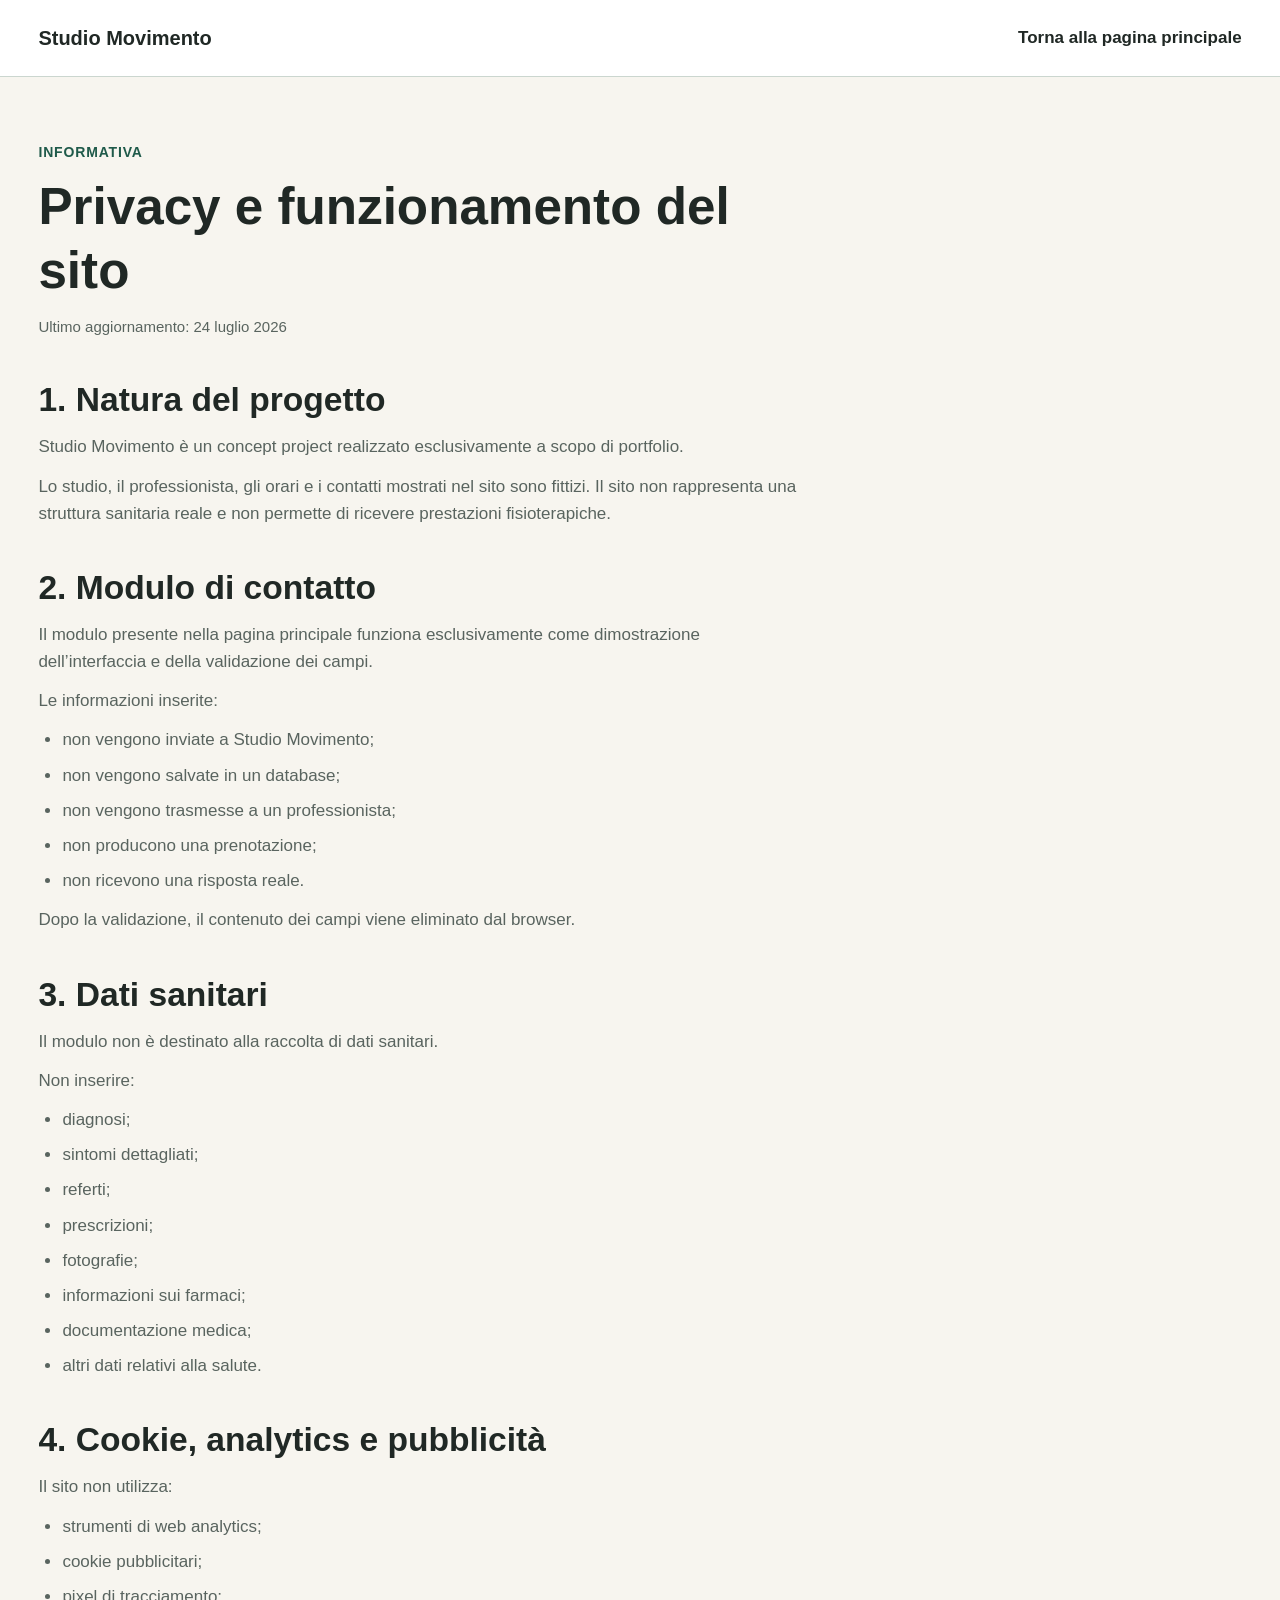
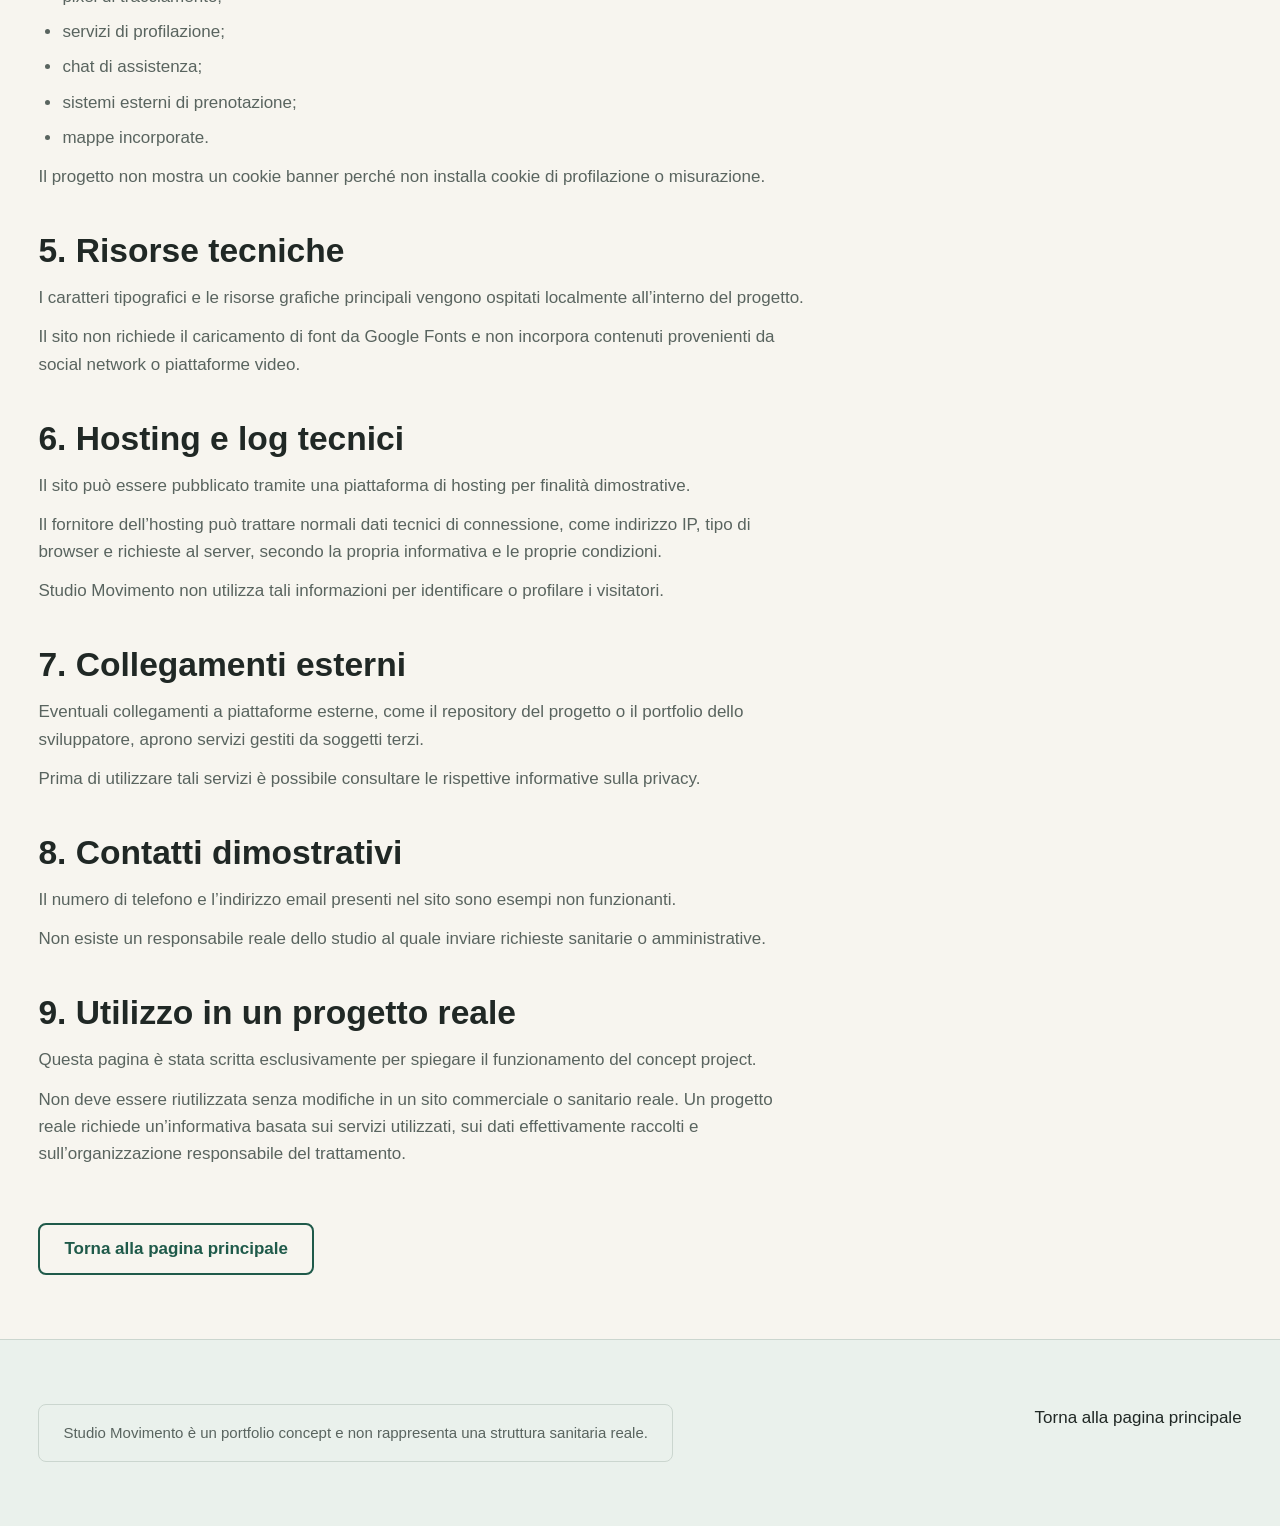
==== privacy.html @ 1771c2c8 "feat: build semantic foundation for Studio Movimento" ====
<!doctype html>
<html lang="it">
<head>
  <meta charset="UTF-8">
  <meta name="viewport" content="width=device-width, initial-scale=1">
  <title>Informativa sulla privacy | Studio Movimento</title>
  <meta name="description" content="Informazioni sul funzionamento dimostrativo del sito Studio Movimento e del relativo modulo di contatto.">
  <link rel="stylesheet" href="assets/css/styles.css">
</head>
<body>
  <a class="skip-link" href="#main-content">Vai al contenuto principale</a>

  <header class="site-header">
    <div class="site-header__container container">
      <div class="site-header__brand">
        <p class="site-header__brand-name">Studio Movimento</p>
      </div>

      <nav class="site-header__nav" aria-label="Navigazione principale">
        <ul class="site-header__nav-list">
          <li class="site-header__nav-item"><a class="site-header__nav-link" href="index.html">Torna alla pagina principale</a></li>
        </ul>
      </nav>
    </div>
  </header>

  <main id="main-content" tabindex="-1">
    <section class="legal section">
      <div class="legal__container container">
        <header class="legal__header section-heading">
          <p class="section-heading__eyebrow">Informativa</p>
          <h1 class="legal__title">Privacy e funzionamento del sito</h1>
          <p class="legal__updated">Ultimo aggiornamento: <time datetime="2026-07-24">24 luglio 2026</time></p>
        </header>

        <article class="legal__section">
          <h2 class="legal__section-title">1. Natura del progetto</h2>
          <p class="legal__text">Studio Movimento è un concept project realizzato esclusivamente a scopo di portfolio.</p>
          <p class="legal__text">Lo studio, il professionista, gli orari e i contatti mostrati nel sito sono fittizi. Il sito non rappresenta una struttura sanitaria reale e non permette di ricevere prestazioni fisioterapiche.</p>
        </article>

        <article class="legal__section">
          <h2 class="legal__section-title">2. Modulo di contatto</h2>
          <p class="legal__text">Il modulo presente nella pagina principale funziona esclusivamente come dimostrazione dell’interfaccia e della validazione dei campi.</p>
          <p class="legal__text">Le informazioni inserite:</p>
          <ul class="legal__list">
            <li class="legal__list-item">non vengono inviate a Studio Movimento;</li>
            <li class="legal__list-item">non vengono salvate in un database;</li>
            <li class="legal__list-item">non vengono trasmesse a un professionista;</li>
            <li class="legal__list-item">non producono una prenotazione;</li>
            <li class="legal__list-item">non ricevono una risposta reale.</li>
          </ul>
          <p class="legal__text">Dopo la validazione, il contenuto dei campi viene eliminato dal browser.</p>
        </article>

        <article class="legal__section">
          <h2 class="legal__section-title">3. Dati sanitari</h2>
          <p class="legal__text">Il modulo non è destinato alla raccolta di dati sanitari.</p>
          <p class="legal__text">Non inserire:</p>
          <ul class="legal__list">
            <li class="legal__list-item">diagnosi;</li>
            <li class="legal__list-item">sintomi dettagliati;</li>
            <li class="legal__list-item">referti;</li>
            <li class="legal__list-item">prescrizioni;</li>
            <li class="legal__list-item">fotografie;</li>
            <li class="legal__list-item">informazioni sui farmaci;</li>
            <li class="legal__list-item">documentazione medica;</li>
            <li class="legal__list-item">altri dati relativi alla salute.</li>
          </ul>
        </article>

        <article class="legal__section">
          <h2 class="legal__section-title">4. Cookie, analytics e pubblicità</h2>
          <p class="legal__text">Il sito non utilizza:</p>
          <ul class="legal__list">
            <li class="legal__list-item">strumenti di web analytics;</li>
            <li class="legal__list-item">cookie pubblicitari;</li>
            <li class="legal__list-item">pixel di tracciamento;</li>
            <li class="legal__list-item">servizi di profilazione;</li>
            <li class="legal__list-item">chat di assistenza;</li>
            <li class="legal__list-item">sistemi esterni di prenotazione;</li>
            <li class="legal__list-item">mappe incorporate.</li>
          </ul>
          <p class="legal__text">Il progetto non mostra un cookie banner perché non installa cookie di profilazione o misurazione.</p>
        </article>

        <article class="legal__section">
          <h2 class="legal__section-title">5. Risorse tecniche</h2>
          <p class="legal__text">I caratteri tipografici e le risorse grafiche principali vengono ospitati localmente all’interno del progetto.</p>
          <p class="legal__text">Il sito non richiede il caricamento di font da Google Fonts e non incorpora contenuti provenienti da social network o piattaforme video.</p>
        </article>

        <article class="legal__section">
          <h2 class="legal__section-title">6. Hosting e log tecnici</h2>
          <p class="legal__text">Il sito può essere pubblicato tramite una piattaforma di hosting per finalità dimostrative.</p>
          <p class="legal__text">Il fornitore dell’hosting può trattare normali dati tecnici di connessione, come indirizzo IP, tipo di browser e richieste al server, secondo la propria informativa e le proprie condizioni.</p>
          <p class="legal__text">Studio Movimento non utilizza tali informazioni per identificare o profilare i visitatori.</p>
        </article>

        <article class="legal__section">
          <h2 class="legal__section-title">7. Collegamenti esterni</h2>
          <p class="legal__text">Eventuali collegamenti a piattaforme esterne, come il repository del progetto o il portfolio dello sviluppatore, aprono servizi gestiti da soggetti terzi.</p>
          <p class="legal__text">Prima di utilizzare tali servizi è possibile consultare le rispettive informative sulla privacy.</p>
        </article>

        <article class="legal__section">
          <h2 class="legal__section-title">8. Contatti dimostrativi</h2>
          <p class="legal__text">Il numero di telefono e l’indirizzo email presenti nel sito sono esempi non funzionanti.</p>
          <p class="legal__text">Non esiste un responsabile reale dello studio al quale inviare richieste sanitarie o amministrative.</p>
        </article>

        <article class="legal__section">
          <h2 class="legal__section-title">9. Utilizzo in un progetto reale</h2>
          <p class="legal__text">Questa pagina è stata scritta esclusivamente per spiegare il funzionamento del concept project.</p>
          <p class="legal__text">Non deve essere riutilizzata senza modifiche in un sito commerciale o sanitario reale. Un progetto reale richiede un’informativa basata sui servizi utilizzati, sui dati effettivamente raccolti e sull’organizzazione responsabile del trattamento.</p>
        </article>

        <a class="legal__back-link button button--secondary" href="index.html">Torna alla pagina principale</a>
      </div>
    </section>
  </main>

  <footer class="site-footer">
    <div class="site-footer__container container">
      <p class="site-footer__disclaimer notice">Studio Movimento è un portfolio concept e non rappresenta una struttura sanitaria reale.</p>
      <a class="site-footer__link" href="index.html">Torna alla pagina principale</a>
    </div>
  </footer>

</body>
</html>
---- assets/css/styles.css ----
/* ==========================================================================
   1. Custom properties
   ========================================================================== */

:root {
  /* Colors */
  --color-text-primary: #202825;
  --color-text-secondary: #59645f;
  --color-background: #f7f5ef;
  --color-surface: #ffffff;
  --color-surface-muted: #eaf1ec;
  --color-brand: #1f5a4a;
  --color-brand-hover: #17463a;
  --color-accent: #ad5133;
  --color-border: #cbd6cf;
  --color-control-border: #7d8b84;
  --color-error: #a43a3a;
  --color-success: #2f6b4f;

  /* Typography */
  --font-heading: "Segoe UI", Arial, sans-serif;
  --font-body: "Segoe UI", Arial, sans-serif;
  --font-size-body: 1.0625rem;
  --line-height-body: 1.6;

  /* Layout */
  --container-max-width: 76.25rem;
  --container-padding: clamp(1rem, 3vw, 3rem);
  --space-2xs: 0.5rem;
  --space-xs: 0.75rem;
  --space-sm: 1rem;
  --space-md: 1.5rem;
  --space-lg: 2.5rem;
  --space-xl: 4rem;
  --space-2xl: 5.5rem;

  /* Interactive */
  --control-min-height: 3.25rem;
  --radius-sm: 0.25rem;
  --radius-md: 0.5rem;
  --focus-outline: 3px solid var(--color-accent);

  /* Sticky header scroll offset */
  --header-offset: 18.5rem;
}

@media (min-width: 48em) {
  :root {
    --header-offset: 9.5rem;
  }
}

@media (min-width: 64em) {
  :root {
    --header-offset: 6rem;
  }
}

/* ==========================================================================
   2. Box sizing and minimal reset
   ========================================================================== */

*,
*::before,
*::after {
  box-sizing: border-box;
}

* {
  margin: 0;
}

ul,
ol {
  padding: 0;
  list-style: none;
}

/* ==========================================================================
   3. Base html, body, images, forms
   ========================================================================== */

html {
  -webkit-text-size-adjust: 100%;
  scroll-padding-top: var(--header-offset);
}

main {
  scroll-margin-top: var(--header-offset);
}

body {
  background-color: var(--color-background);
  color: var(--color-text-primary);
  font-family: var(--font-body);
  font-size: var(--font-size-body);
  line-height: var(--line-height-body);
  text-rendering: optimizeSpeed;
}

img,
svg {
  display: block;
  max-width: 100%;
}

a {
  color: var(--color-brand);
}

a:hover {
  color: var(--color-brand-hover);
}

input,
select,
textarea,
button {
  font: inherit;
  color: inherit;
}

button {
  cursor: pointer;
  background: none;
  border: none;
}

:focus-visible {
  outline: var(--focus-outline);
  outline-offset: 3px;
}

/* ==========================================================================
   4. Typography
   ========================================================================== */

h1,
h2,
h3 {
  font-family: var(--font-heading);
  font-weight: 700;
  line-height: 1.25;
  color: var(--color-text-primary);
}

h1 {
  font-size: clamp(2rem, 1.6rem + 2vw, 3.25rem);
}

h2 {
  font-size: clamp(1.5rem, 1.3rem + 1vw, 2.25rem);
}

h3 {
  font-size: clamp(1.125rem, 1.05rem + 0.4vw, 1.375rem);
}

p {
  color: var(--color-text-secondary);
}

/* ==========================================================================
   5. Layout primitives
   ========================================================================== */

.container {
  width: min(100% - 2 * var(--container-padding), var(--container-max-width));
  margin-inline: auto;
}

.section {
  padding-block: var(--space-xl);
}

.skip-link {
  position: absolute;
  top: -100%;
  left: var(--space-sm);
  z-index: 100;
  padding: var(--space-xs) var(--space-md);
  background-color: var(--color-brand);
  color: var(--color-surface);
  border-radius: var(--radius-sm);
  text-decoration: none;
}

.skip-link:focus {
  top: var(--space-sm);
}

/* ==========================================================================
   6. Reusable components
   ========================================================================== */

/* Section heading */

.section-heading {
  display: flex;
  flex-direction: column;
  gap: var(--space-xs);
  max-width: 46rem;
  margin-bottom: var(--space-lg);
}

.section-heading__eyebrow {
  font-weight: 600;
  color: var(--color-brand);
  text-transform: uppercase;
  letter-spacing: 0.06em;
  font-size: 0.875rem;
}

.section-heading__title {
  margin: 0;
}

.section-heading__intro {
  margin-top: var(--space-2xs);
}

/* Button */

.button {
  display: inline-flex;
  align-items: center;
  justify-content: center;
  min-height: var(--control-min-height);
  padding-inline: var(--space-md);
  border-radius: var(--radius-md);
  font-weight: 600;
  text-align: center;
  text-decoration: none;
  border: 2px solid transparent;
  transition: background-color 0.15s ease, color 0.15s ease, border-color 0.15s ease;
}

.button--primary {
  background-color: var(--color-brand);
  color: var(--color-surface);
}

.button--primary:hover {
  background-color: var(--color-brand-hover);
  color: var(--color-surface);
}

.button--primary:active {
  background-color: var(--color-brand-hover);
}

.button--secondary {
  background-color: transparent;
  border-color: var(--color-brand);
  color: var(--color-brand);
}

.button--secondary:hover {
  background-color: var(--color-surface-muted);
  color: var(--color-brand-hover);
}

@media (prefers-reduced-motion: reduce) {
  .button {
    transition: none;
  }
}

/* Notice */

.notice {
  padding: var(--space-sm) var(--space-md);
  background-color: var(--color-surface-muted);
  border: 1px solid var(--color-border);
  border-radius: var(--radius-md);
  color: var(--color-text-secondary);
  font-size: 0.9375rem;
}

/* Form field */

.form-field {
  display: flex;
  flex-direction: column;
  gap: var(--space-2xs);
  margin-bottom: var(--space-md);
}

.form-field__label {
  font-weight: 600;
  color: var(--color-text-primary);
}

.form-field__legend {
  font-weight: 600;
  color: var(--color-text-primary);
  padding: 0;
}

.form-field__input,
.form-field__select {
  min-height: var(--control-min-height);
  padding-inline: var(--space-sm);
  background-color: var(--color-surface);
  border: 1px solid var(--color-control-border);
  border-radius: var(--radius-sm);
  color: var(--color-text-primary);
}

.form-field__input:focus-visible,
.form-field__select:focus-visible {
  outline: var(--focus-outline);
  outline-offset: 2px;
}

.form-field__label--checkbox {
  font-weight: 400;
  color: var(--color-text-secondary);
}

/* ==========================================================================
   7. Page blocks
   ========================================================================== */

/* Site header */

.site-header {
  position: sticky;
  top: 0;
  z-index: 50;
  background-color: var(--color-surface);
  border-bottom: 1px solid var(--color-border);
}

.site-header__container {
  display: flex;
  flex-wrap: wrap;
  align-items: center;
  gap: var(--space-sm);
  padding-block: var(--space-sm);
}

.site-header__brand {
  margin-right: auto;
}

.site-header__brand-name {
  font-family: var(--font-heading);
  font-weight: 700;
  font-size: 1.25rem;
  color: var(--color-text-primary);
}

.site-header__brand-tagline {
  font-size: 0.875rem;
  color: var(--color-text-secondary);
}

.site-header__nav {
  width: 100%;
}

.site-header__nav-list {
  display: flex;
  flex-wrap: wrap;
  gap: var(--space-sm) var(--space-md);
}

.site-header__nav-link {
  display: inline-flex;
  align-items: center;
  min-height: 2.75rem;
  text-decoration: none;
  color: var(--color-text-primary);
  font-weight: 600;
}

.site-header__nav-link:hover {
  color: var(--color-brand);
}

/* Hero */

.hero__content {
  display: flex;
  flex-direction: column;
  gap: var(--space-sm);
  max-width: 42rem;
}

.hero__eyebrow {
  font-weight: 600;
  color: var(--color-brand);
  text-transform: uppercase;
  letter-spacing: 0.06em;
  font-size: 0.875rem;
}

.hero__title {
  margin: 0;
}

.hero__actions {
  display: flex;
  flex-wrap: wrap;
  gap: var(--space-sm);
  margin-top: var(--space-xs);
}

.hero__meta {
  color: var(--color-text-secondary);
  font-size: 0.9375rem;
}

.hero__notice {
  margin-top: var(--space-sm);
}

/* Situations */

.situations__list {
  display: grid;
  gap: var(--space-md);
  margin-bottom: var(--space-lg);
}

.situation-card {
  padding: var(--space-md);
  background-color: var(--color-surface);
  border: 1px solid var(--color-border);
  border-radius: var(--radius-md);
}

.situation-card__title {
  margin-bottom: var(--space-2xs);
}

/* Services */

.services__list {
  display: grid;
  gap: var(--space-md);
  margin-bottom: var(--space-lg);
}

.service-card {
  padding: var(--space-md);
  background-color: var(--color-surface-muted);
  border-radius: var(--radius-md);
}

.service-card__title {
  margin-bottom: var(--space-2xs);
}

.service-card__text + .service-card__text {
  margin-top: var(--space-2xs);
}

/* Approach */

.approach__list {
  display: grid;
  gap: var(--space-md);
}

.approach-card {
  padding: var(--space-md);
  background-color: var(--color-surface);
  border: 1px solid var(--color-border);
  border-radius: var(--radius-md);
}

.approach-card__title {
  margin-bottom: var(--space-2xs);
}

/* Specialist */

.specialist__content {
  display: flex;
  flex-direction: column;
  gap: var(--space-sm);
  max-width: 46rem;
}

.specialist__notice {
  margin-top: var(--space-xs);
}

/* First visit */

.first-visit__list {
  display: grid;
  gap: var(--space-md);
  counter-reset: visit-step;
  margin-bottom: var(--space-lg);
}

.visit-step {
  position: relative;
  padding: var(--space-md);
  padding-left: calc(var(--space-md) + 2.25rem);
  background-color: var(--color-surface);
  border: 1px solid var(--color-border);
  border-radius: var(--radius-md);
  counter-increment: visit-step;
}

.visit-step::before {
  content: counter(visit-step);
  position: absolute;
  left: var(--space-md);
  top: var(--space-md);
  display: inline-flex;
  align-items: center;
  justify-content: center;
  width: 1.75rem;
  height: 1.75rem;
  border-radius: 50%;
  background-color: var(--color-brand);
  color: var(--color-surface);
  font-weight: 700;
  font-size: 0.875rem;
}

.visit-step__title {
  margin-bottom: var(--space-2xs);
}

.visit-step__text + .visit-step__text {
  margin-top: var(--space-2xs);
}

/* Practical info */

.practical-info__list {
  display: grid;
  gap: var(--space-md);
  margin-bottom: var(--space-lg);
}

.info-card {
  padding: var(--space-md);
  background-color: var(--color-surface);
  border: 1px solid var(--color-border);
  border-radius: var(--radius-md);
}

.info-card__title {
  margin-bottom: var(--space-2xs);
}

.info-card__text + .info-card__text {
  margin-top: var(--space-2xs);
}

.info-card__link {
  word-break: break-word;
}

.info-card__schedule-row {
  display: flex;
  justify-content: space-between;
  gap: var(--space-sm);
  padding-block: var(--space-2xs);
  border-bottom: 1px solid var(--color-border);
}

.info-card__schedule-row:last-child {
  border-bottom: none;
}

.info-card__schedule-day {
  color: var(--color-text-secondary);
}

.info-card__schedule-time {
  font-weight: 600;
  color: var(--color-text-primary);
}

/* FAQ */

.faq__list {
  display: grid;
  gap: var(--space-md);
}

.faq-item {
  padding: var(--space-md);
  background-color: var(--color-surface-muted);
  border-radius: var(--radius-md);
}

.faq-item__question {
  margin-bottom: var(--space-2xs);
}

.faq-item__answer + .faq-item__answer {
  margin-top: var(--space-2xs);
}

/* Contact */

.contact__notice {
  margin-bottom: var(--space-lg);
}

.contact-form {
  max-width: 34rem;
  padding: var(--space-lg);
  background-color: var(--color-surface);
  border: 1px solid var(--color-border);
  border-radius: var(--radius-md);
}

.contact-form__fieldset {
  border: none;
}

.contact-form__radio-item {
  display: flex;
  align-items: center;
  gap: var(--space-2xs);
  min-height: 2.75rem;
}

.contact-form__radio-input {
  width: 1.25rem;
  height: 1.25rem;
  accent-color: var(--color-brand);
}

.contact-form__field--checkbox {
  flex-direction: row;
  align-items: flex-start;
  gap: var(--space-xs);
}

.contact-form__checkbox-input {
  width: 1.25rem;
  height: 1.25rem;
  flex-shrink: 0;
  margin-top: 0.2em;
  accent-color: var(--color-brand);
}

.contact-form__actions {
  margin-top: var(--space-md);
}

.contact-form__submit {
  width: 100%;
}

/* Site footer */

.site-footer {
  padding-block: var(--space-xl);
  background-color: var(--color-surface-muted);
  border-top: 1px solid var(--color-border);
}

.site-footer__container {
  display: flex;
  flex-direction: column;
  gap: var(--space-md);
}

.site-footer__brand-name {
  font-family: var(--font-heading);
  font-weight: 700;
  font-size: 1.125rem;
  color: var(--color-text-primary);
}

.site-footer__nav-list {
  display: flex;
  flex-wrap: wrap;
  gap: var(--space-sm) var(--space-md);
}

.site-footer__nav-link,
.site-footer__link {
  color: var(--color-text-primary);
  text-decoration: none;
}

.site-footer__nav-link:hover,
.site-footer__link:hover {
  color: var(--color-brand);
}

.site-footer__contacts {
  display: flex;
  flex-direction: column;
  gap: var(--space-2xs);
}

.site-footer__copyright {
  color: var(--color-text-secondary);
  font-size: 0.875rem;
}

/* Legal (privacy page) */

.legal__header {
  max-width: 48rem;
}

.legal__title {
  margin: 0;
}

.legal__updated {
  color: var(--color-text-secondary);
  font-size: 0.9375rem;
}

.legal__section {
  display: flex;
  flex-direction: column;
  gap: var(--space-xs);
  max-width: 48rem;
  margin-bottom: var(--space-lg);
}

.legal__section-title {
  margin: 0;
}

.legal__list {
  display: flex;
  flex-direction: column;
  gap: var(--space-2xs);
  padding-left: var(--space-md);
}

.legal__list-item {
  list-style: disc;
  color: var(--color-text-secondary);
}

.legal__back-link {
  margin-top: var(--space-sm);
}

/* ==========================================================================
   8. Media queries
   ========================================================================== */

@media (min-width: 48em) {
  /* 768px */

  .situations__list,
  .services__list,
  .approach__list,
  .practical-info__list {
    grid-template-columns: repeat(2, 1fr);
  }

  .site-header__container {
    flex-wrap: nowrap;
  }

  .site-header__nav {
    width: auto;
  }

  .site-footer__container {
    flex-direction: row;
    flex-wrap: wrap;
    justify-content: space-between;
  }

  .site-footer__brand {
    width: 100%;
  }
}

@media (min-width: 64em) {
  /* 1024px */

  .first-visit__list {
    grid-template-columns: repeat(2, 1fr);
  }

  .faq__list {
    grid-template-columns: repeat(2, 1fr);
  }

  .specialist__container {
    display: grid;
    grid-template-columns: 1fr 1fr;
    gap: var(--space-xl);
    align-items: start;
  }

  .specialist__header {
    margin-bottom: 0;
  }
}

@media (min-width: 80em) {
  /* 1280px */

  .services__list {
    grid-template-columns: repeat(4, 1fr);
  }

  .approach__list {
    grid-template-columns: repeat(4, 1fr);
  }

  .situations__list {
    grid-template-columns: repeat(3, 1fr);
  }
}
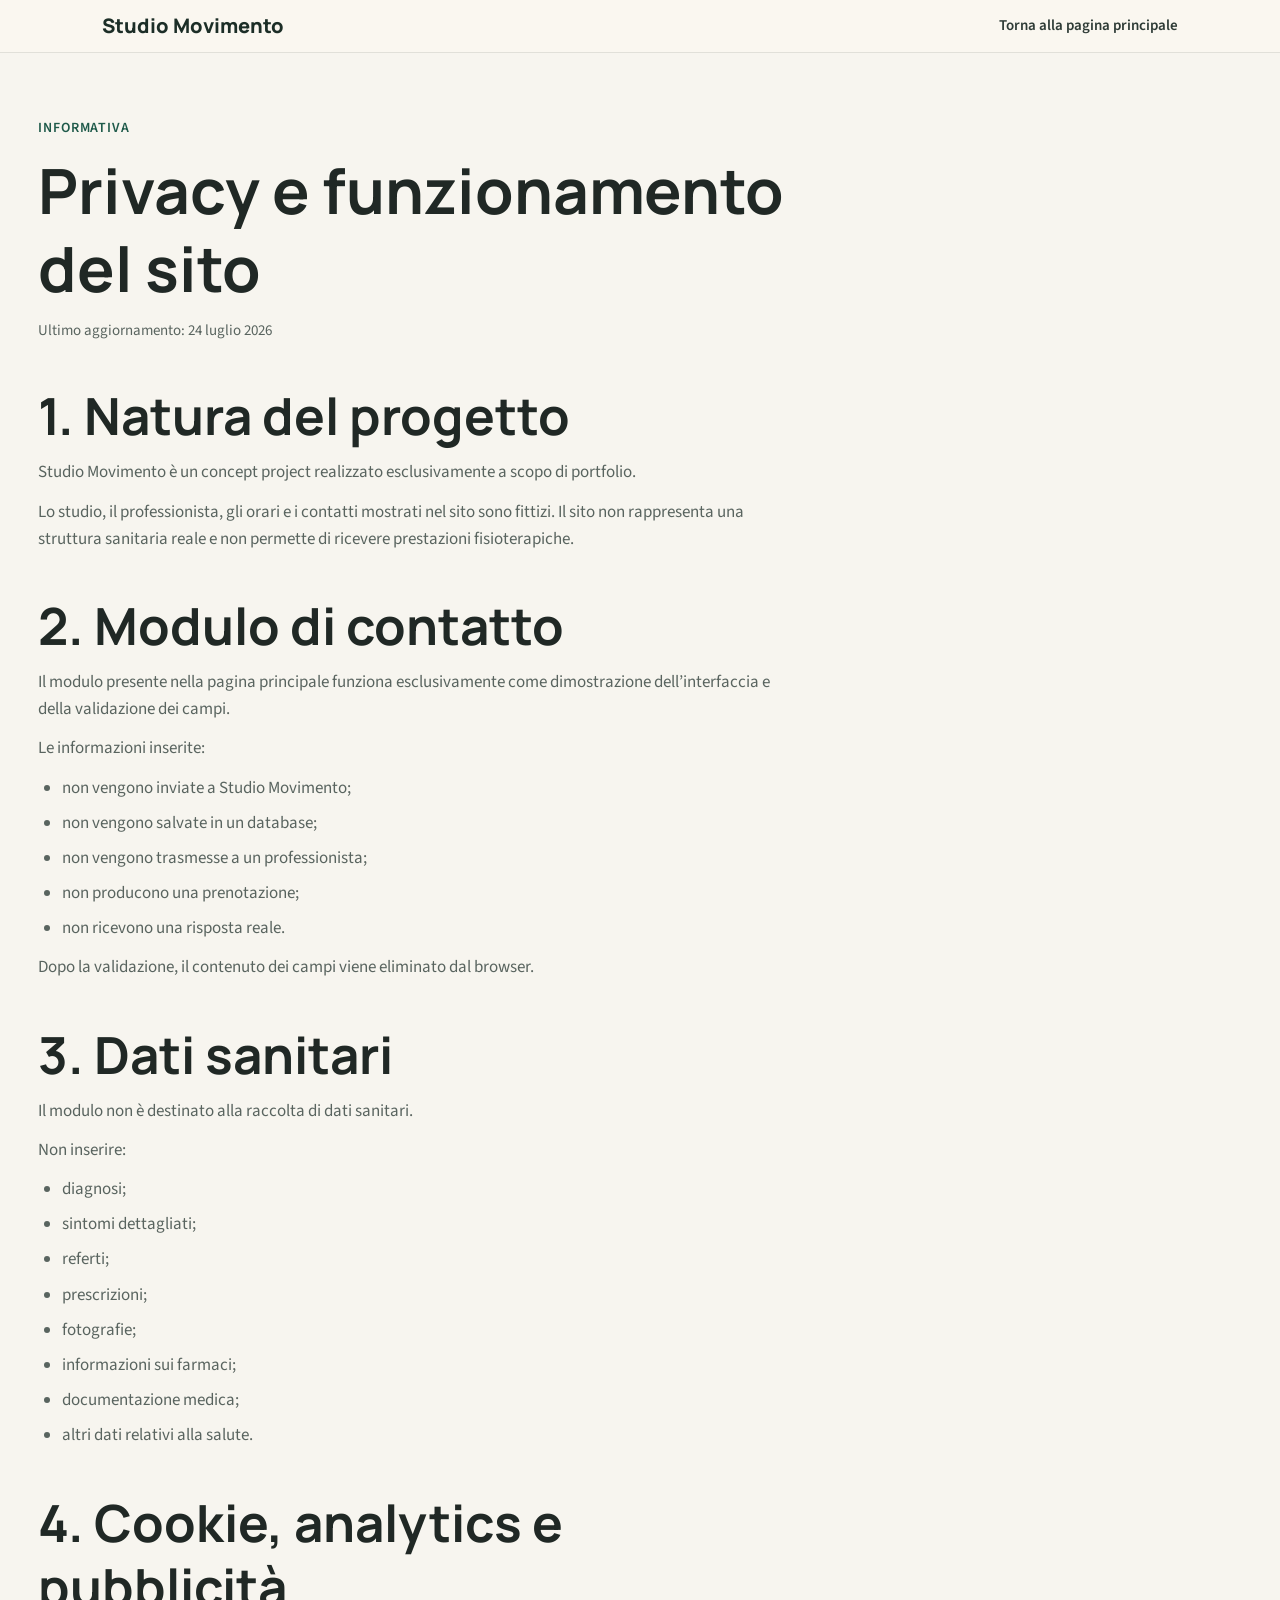
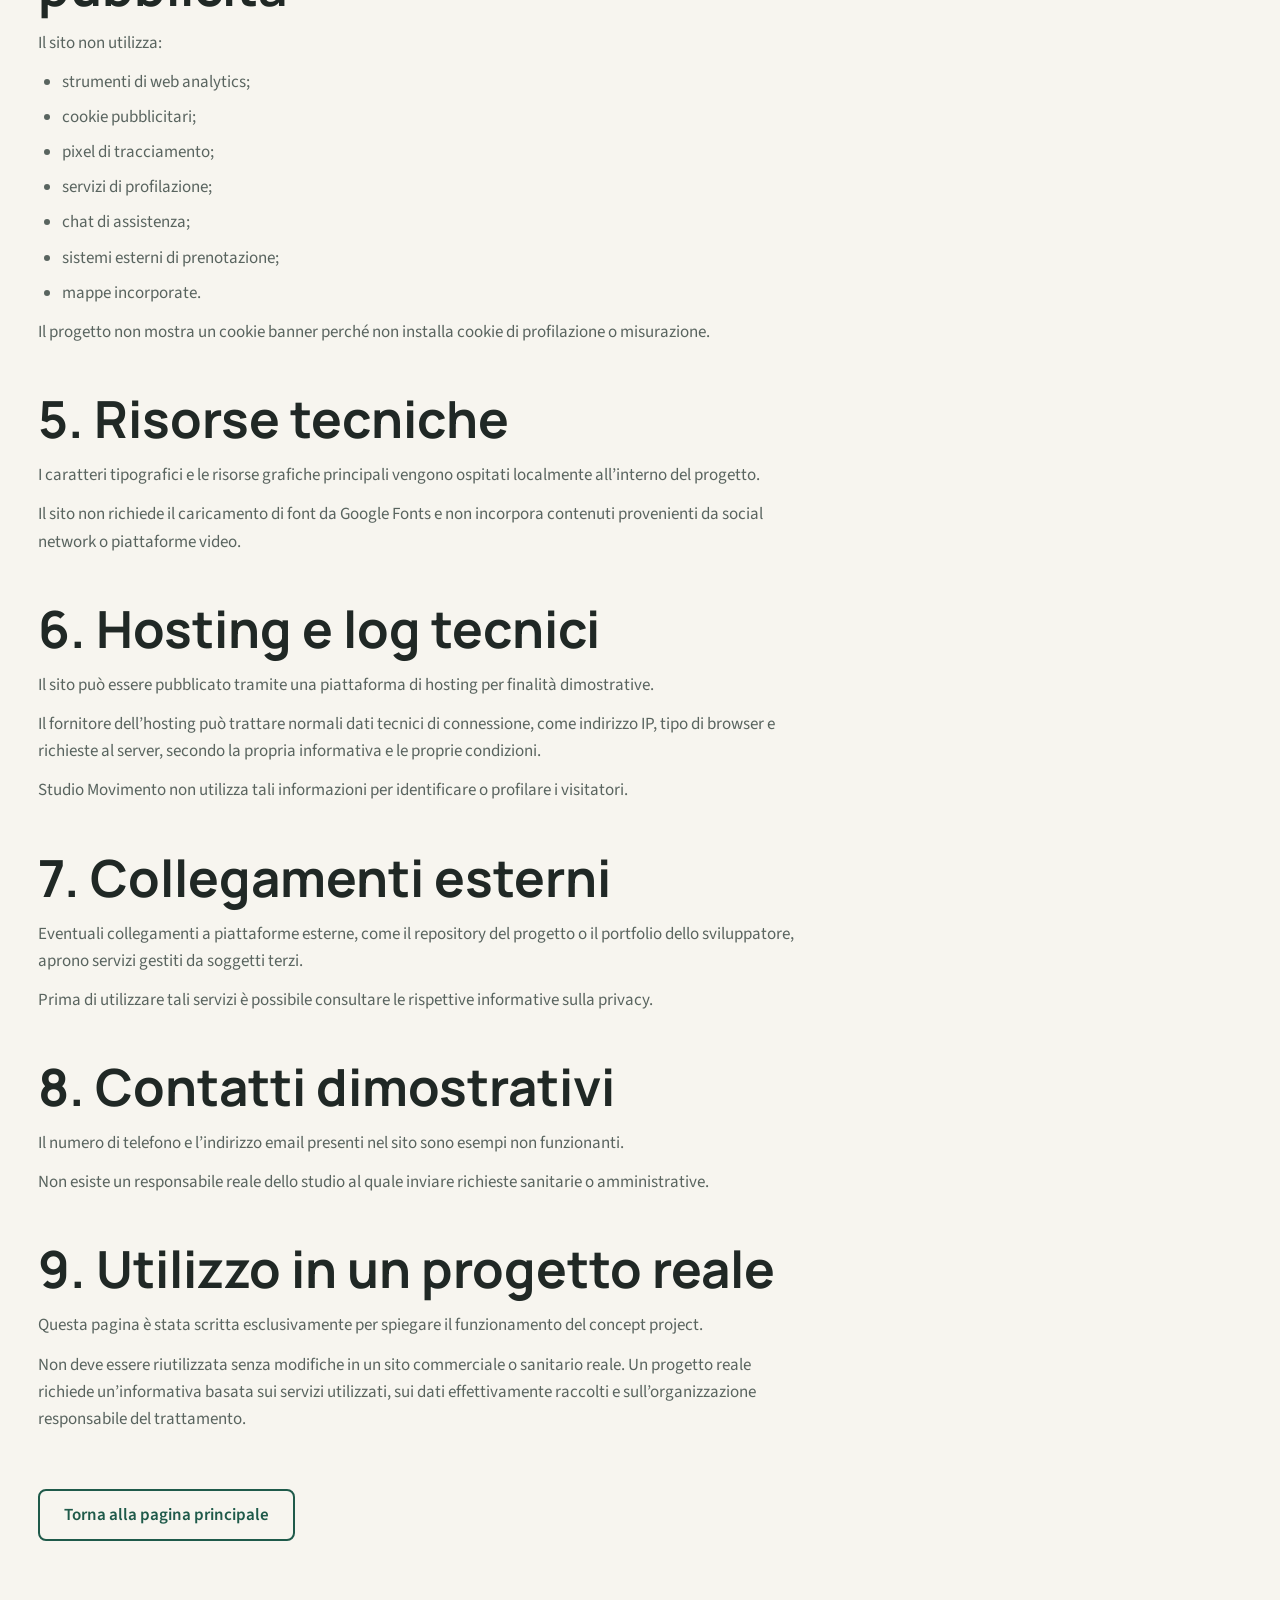
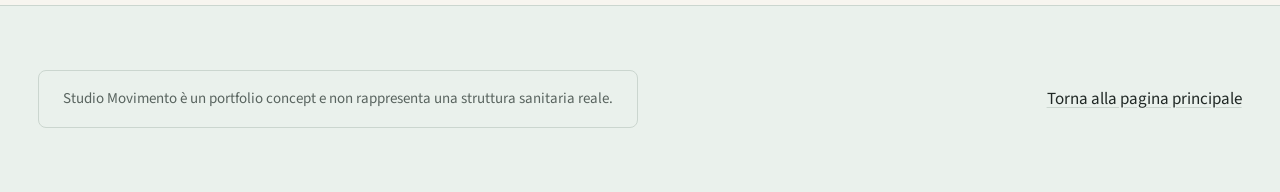
==== commit 347dee49: "chore: prepare site for deployment" ====
--- a/privacy.html
+++ b/privacy.html
@@ -3,8 +3,13 @@
 <head>
   <meta charset="UTF-8">
   <meta name="viewport" content="width=device-width, initial-scale=1">
-  <title>Informativa sulla privacy | Studio Movimento</title>
-  <meta name="description" content="Informazioni sul funzionamento dimostrativo del sito Studio Movimento e del relativo modulo di contatto.">
+  <title>Privacy e funzionamento del sito | Studio Movimento</title>
+  <meta
+    name="description"
+    content="Informativa sul funzionamento dimostrativo del concept project Studio Movimento e sul trattamento dei dati nel modulo di contatto."
+  >
+  <meta name="theme-color" content="#1C2E27">
+  <link rel="icon" href="favicon.svg" type="image/svg+xml">
   <link rel="stylesheet" href="assets/css/styles.css">
 </head>
 <body>
--- a/assets/css/styles.css
+++ b/assets/css/styles.css
@@ -1,3 +1,23 @@
+/* ==========================================================================
+   0. Fonts
+   ========================================================================== */
+
+@font-face {
+  font-family: "Manrope";
+  src: url("../fonts/manrope-variable.woff2") format("woff2");
+  font-style: normal;
+  font-weight: 600 800;
+  font-display: swap;
+}
+
+@font-face {
+  font-family: "Source Sans 3";
+  src: url("../fonts/source-sans-3-variable.woff2") format("woff2");
+  font-style: normal;
+  font-weight: 400 700;
+  font-display: swap;
+}
+
 /* ==========================================================================
    1. Custom properties
    ========================================================================== */
@@ -18,8 +38,8 @@
   --color-success: #2f6b4f;
 
   /* Typography */
-  --font-heading: "Segoe UI", Arial, sans-serif;
-  --font-body: "Segoe UI", Arial, sans-serif;
+  --font-heading: "Manrope", "Segoe UI", Arial, sans-serif;
+  --font-body: "Source Sans 3", "Segoe UI", Arial, sans-serif;
   --font-size-body: 1.0625rem;
   --line-height-body: 1.6;
 
@@ -41,18 +61,28 @@
   --focus-outline: 3px solid var(--color-accent);
 
   /* Sticky header scroll offset */
-  --header-offset: 18.5rem;
-}
-
-@media (min-width: 48em) {
-  :root {
-    --header-offset: 9.5rem;
-  }
+  --header-offset: 6.75rem;
+
+  /* Editorial direction (stage 6B.1) — "Doppia colonna, doppio ritmo".
+     Introduced for Header/Hero only; other sections keep the palette
+     above until their own redesign stage reaches them. */
+  --color-forest: #1c2e27;
+  --color-limestone: #faf7f0;
+  --color-terracotta: #a6491f;
+  --color-terracotta-hover: #7d3717;
+  --color-graphite: #2e3b36;
+  --color-graphite-muted: #45524c;
+  --color-sage: #dce3da;
+  --color-border-editorial: rgba(46, 59, 54, 0.16);
+  --focus-outline-editorial: 3px solid var(--color-terracotta);
+
+  --radius-editorial-image: 0.125rem;
+  --radius-editorial-control: 0.125rem;
 }
 
 @media (min-width: 64em) {
   :root {
-    --header-offset: 6rem;
+    --header-offset: 7rem;
   }
 }
 
@@ -131,6 +161,15 @@
   outline-offset: 3px;
 }
 
+/* Editorial direction (stage 6B.1): Header/Hero interactive elements use
+   the terracotta focus ring so it reads as part of the new palette,
+   rather than the older amber ring the rest of the page still uses. */
+.site-header :focus-visible,
+.hero :focus-visible {
+  outline: var(--focus-outline-editorial);
+  outline-offset: 3px;
+}
+
 /* ==========================================================================
    4. Typography
    ========================================================================== */
@@ -145,11 +184,11 @@
 }
 
 h1 {
-  font-size: clamp(2rem, 1.6rem + 2vw, 3.25rem);
+  font-size: clamp(2.4rem, 1.9rem + 2.5vw, 4.8rem);
 }
 
 h2 {
-  font-size: clamp(1.5rem, 1.3rem + 1vw, 2.25rem);
+  font-size: clamp(2rem, 1.6rem + 2vw, 3.5rem);
 }
 
 h3 {
@@ -209,6 +248,25 @@
   text-transform: uppercase;
   letter-spacing: 0.06em;
   font-size: 0.875rem;
+}
+
+/* Editorial direction (stage 6B.2/6B.3/6B.R4): Situations/Services/
+   Approach/Specialist/First Visit/Practical Information/FAQ carry the
+   terracotta eyebrow, scoped to just these sections — Contact keeps
+   the brand-green eyebrow above until its own redesign stage. */
+.situations .section-heading__eyebrow,
+.services .section-heading__eyebrow,
+.approach .section-heading__eyebrow,
+.specialist .section-heading__eyebrow,
+.first-visit .section-heading__eyebrow,
+.practical-info .section-heading__eyebrow,
+.faq .section-heading__eyebrow {
+  /* terracotta-hover, not terracotta: the Approach eyebrow sits on the
+     sage background, where plain terracotta measures 4.46:1 — just
+     under the 4.5:1 AA text minimum. terracotta-hover clears it
+     (6.6:1) on sage and on every other section's lighter background
+     alike, so one color choice covers all of them safely. */
+  color: var(--color-terracotta-hover);
 }
 
 .section-heading__title {
@@ -260,6 +318,47 @@
   color: var(--color-brand-hover);
 }
 
+.button--secondary:active {
+  background-color: var(--color-surface-muted);
+  border-color: var(--color-brand-hover);
+  color: var(--color-brand-hover);
+}
+
+/* Editorial direction (stage 6B.1) — terracotta/forest button treatment,
+   used only where the new Header/Hero already apply the new palette. */
+
+.button--accent {
+  background-color: var(--color-terracotta);
+  color: var(--color-limestone);
+  border-radius: var(--radius-editorial-control);
+}
+
+.button--accent:hover {
+  background-color: var(--color-terracotta-hover);
+  color: var(--color-limestone);
+}
+
+.button--accent:active {
+  background-color: var(--color-terracotta-hover);
+}
+
+.button--outline-dark {
+  background-color: transparent;
+  border-color: var(--color-forest);
+  color: var(--color-forest);
+  border-radius: var(--radius-editorial-control);
+}
+
+.button--outline-dark:hover {
+  background-color: rgba(28, 46, 39, 0.06);
+  color: var(--color-forest);
+}
+
+.button--outline-dark:active {
+  background-color: rgba(28, 46, 39, 0.1);
+  color: var(--color-forest);
+}
+
 @media (prefers-reduced-motion: reduce) {
   .button {
     transition: none;
@@ -278,44 +377,56 @@
 }
 
 /* Form field */
+/* Self-contained pixel-first fields, used only by the Contact form. */
 
 .form-field {
   display: flex;
   flex-direction: column;
-  gap: var(--space-2xs);
-  margin-bottom: var(--space-md);
+  gap: 8px;
 }
 
 .form-field__label {
-  font-weight: 600;
-  color: var(--color-text-primary);
+  font-family: var(--font-heading);
+  font-weight: 700;
+  font-size: 14px;
+  color: var(--color-forest);
 }
 
 .form-field__legend {
-  font-weight: 600;
-  color: var(--color-text-primary);
+  font-family: var(--font-heading);
+  font-weight: 700;
+  font-size: 14px;
+  color: var(--color-forest);
   padding: 0;
 }
 
 .form-field__input,
 .form-field__select {
-  min-height: var(--control-min-height);
-  padding-inline: var(--space-sm);
-  background-color: var(--color-surface);
-  border: 1px solid var(--color-control-border);
-  border-radius: var(--radius-sm);
-  color: var(--color-text-primary);
+  min-height: 44px;
+  padding: 13px 14px;
+  font-family: inherit;
+  font-size: 15px;
+  color: var(--color-forest);
+  background-color: #fff;
+  border: 1.5px solid rgba(46, 59, 54, 0.3);
+  border-radius: 0;
 }
 
 .form-field__input:focus-visible,
 .form-field__select:focus-visible {
-  outline: var(--focus-outline);
+  outline: var(--focus-outline-editorial);
   outline-offset: 2px;
 }
 
 .form-field__label--checkbox {
   font-weight: 400;
-  color: var(--color-text-secondary);
+  font-size: 14px;
+  color: var(--color-graphite);
+}
+
+.form-field__label--checkbox a {
+  color: inherit;
+  text-decoration: underline;
 }
 
 /* ==========================================================================
@@ -323,338 +434,1613 @@
    ========================================================================== */
 
 /* Site header */
+/* Self-contained pixel-first component per pixel-spec.md — sizes,
+   paddings and breakpoints below are deliberately absolute px, not
+   shared with the rem-based section scale used elsewhere on the page. */
 
 .site-header {
   position: sticky;
   top: 0;
   z-index: 50;
-  background-color: var(--color-surface);
-  border-bottom: 1px solid var(--color-border);
+  background-color: var(--color-limestone);
+  border-bottom: 1px solid rgba(46, 59, 54, 0.12);
 }
 
 .site-header__container {
-  display: flex;
-  flex-wrap: wrap;
+  max-width: 1220px;
+  margin-inline: auto;
+  display: flex;
   align-items: center;
-  gap: var(--space-sm);
-  padding-block: var(--space-sm);
+  justify-content: space-between;
+  gap: 16px;
+  padding: 14px clamp(20px, 5vw, 64px);
 }
 
 .site-header__brand {
-  margin-right: auto;
+  display: flex;
+  flex-direction: column;
+  line-height: 1.1;
 }
 
 .site-header__brand-name {
   font-family: var(--font-heading);
-  font-weight: 700;
-  font-size: 1.25rem;
-  color: var(--color-text-primary);
+  font-weight: 800;
+  font-size: 20px;
+  color: var(--color-forest);
+  white-space: nowrap;
 }
 
 .site-header__brand-tagline {
-  font-size: 0.875rem;
-  color: var(--color-text-secondary);
-}
-
-.site-header__nav {
-  width: 100%;
-}
+  font-size: 12px;
+  color: #6b7770;
+}
+
+/* Site header — nav + CTA */
+/* The same nav/link/CTA elements serve both the compact dropdown panel
+   (<1024px) and the inline desktop row (>=1024px); details/summary
+   drives open/close natively so navigation keeps working with
+   JavaScript disabled, and main.js only layers ARIA sync, focus trap,
+   Escape and scroll-lock on top of the built-in open/close behaviour. */
 
 .site-header__nav-list {
   display: flex;
-  flex-wrap: wrap;
-  gap: var(--space-sm) var(--space-md);
+  flex-direction: column;
 }
 
 .site-header__nav-link {
-  display: inline-flex;
+  display: flex;
   align-items: center;
-  min-height: 2.75rem;
+  min-height: 44px;
+  padding-block: 12px;
+  border-bottom: 1px solid rgba(46, 59, 54, 0.08);
   text-decoration: none;
-  color: var(--color-text-primary);
+  color: var(--color-graphite);
   font-weight: 600;
+  font-size: 17px;
 }
 
 .site-header__nav-link:hover {
-  color: var(--color-brand);
-}
-
-/* Hero */
-
-.hero__content {
-  display: flex;
-  flex-direction: column;
-  gap: var(--space-sm);
-  max-width: 42rem;
-}
-
-.hero__eyebrow {
-  font-weight: 600;
-  color: var(--color-brand);
-  text-transform: uppercase;
-  letter-spacing: 0.06em;
-  font-size: 0.875rem;
-}
-
-.hero__title {
-  margin: 0;
-}
-
-.hero__actions {
-  display: flex;
-  flex-wrap: wrap;
-  gap: var(--space-sm);
-  margin-top: var(--space-xs);
-}
-
-.hero__meta {
-  color: var(--color-text-secondary);
-  font-size: 0.9375rem;
-}
-
-.hero__notice {
-  margin-top: var(--space-sm);
-}
-
-/* Situations */
-
-.situations__list {
-  display: grid;
-  gap: var(--space-md);
-  margin-bottom: var(--space-lg);
-}
-
-.situation-card {
-  padding: var(--space-md);
-  background-color: var(--color-surface);
-  border: 1px solid var(--color-border);
-  border-radius: var(--radius-md);
-}
-
-.situation-card__title {
-  margin-bottom: var(--space-2xs);
-}
-
-/* Services */
-
-.services__list {
-  display: grid;
-  gap: var(--space-md);
-  margin-bottom: var(--space-lg);
-}
-
-.service-card {
-  padding: var(--space-md);
-  background-color: var(--color-surface-muted);
-  border-radius: var(--radius-md);
-}
-
-.service-card__title {
-  margin-bottom: var(--space-2xs);
-}
-
-.service-card__text + .service-card__text {
-  margin-top: var(--space-2xs);
-}
-
-/* Approach */
-
-.approach__list {
-  display: grid;
-  gap: var(--space-md);
-}
-
-.approach-card {
-  padding: var(--space-md);
-  background-color: var(--color-surface);
-  border: 1px solid var(--color-border);
-  border-radius: var(--radius-md);
-}
-
-.approach-card__title {
-  margin-bottom: var(--space-2xs);
-}
-
-/* Specialist */
-
-.specialist__content {
-  display: flex;
-  flex-direction: column;
-  gap: var(--space-sm);
-  max-width: 46rem;
-}
-
-.specialist__notice {
-  margin-top: var(--space-xs);
-}
-
-/* First visit */
-
-.first-visit__list {
-  display: grid;
-  gap: var(--space-md);
-  counter-reset: visit-step;
-  margin-bottom: var(--space-lg);
-}
-
-.visit-step {
-  position: relative;
-  padding: var(--space-md);
-  padding-left: calc(var(--space-md) + 2.25rem);
-  background-color: var(--color-surface);
-  border: 1px solid var(--color-border);
-  border-radius: var(--radius-md);
-  counter-increment: visit-step;
-}
-
-.visit-step::before {
-  content: counter(visit-step);
-  position: absolute;
-  left: var(--space-md);
-  top: var(--space-md);
+  color: var(--color-terracotta);
+}
+
+.site-header__nav-link:active {
+  color: var(--color-terracotta-hover);
+}
+
+.site-header__cta {
   display: inline-flex;
   align-items: center;
   justify-content: center;
-  width: 1.75rem;
-  height: 1.75rem;
+  margin-top: 12px;
+  padding-inline: 22px;
+  min-height: 44px;
+  background-color: var(--color-terracotta);
+  color: var(--color-limestone);
+  text-decoration: none;
+  font-weight: 700;
+  font-size: 14px;
+  white-space: nowrap;
+}
+
+.site-header__cta:hover {
+  background-color: var(--color-terracotta-hover);
+  color: var(--color-limestone);
+}
+
+.site-header__cta:active {
+  background-color: var(--color-terracotta-hover);
+}
+
+/* Site header — hamburger (<1024px) */
+
+.site-header__menu-toggle {
+  position: relative;
+  display: inline-flex;
+  align-items: center;
+  justify-content: center;
+  width: 44px;
+  height: 44px;
+  border: 1px solid rgba(46, 59, 54, 0.25);
+  background: transparent;
+  cursor: pointer;
+  flex-shrink: 0;
+  list-style: none;
+}
+
+.site-header__menu-toggle::-webkit-details-marker {
+  display: none;
+}
+
+/* Accessible name for the hamburger button: visually hidden (clipped to
+   1x1px, not display:none) so it still contributes to the accessible
+   name via normal content, but never affects the button's 44x44 box or
+   the icon's layout. Which of the two labels is present in the
+   accessibility tree is driven purely by the native details[open]
+   attribute — no JavaScript required. */
+.site-header__menu-toggle-label {
+  position: absolute;
+  width: 1px;
+  height: 1px;
+  margin: -1px;
+  padding: 0;
+  overflow: hidden;
+  clip: rect(0, 0, 0, 0);
+  white-space: nowrap;
+  border: 0;
+}
+
+.site-header__menu-toggle-label--close-menu {
+  display: none;
+}
+
+.site-header__menu[open] .site-header__menu-toggle-label--open-menu {
+  display: none;
+}
+
+.site-header__menu[open] .site-header__menu-toggle-label--close-menu {
+  display: inline;
+}
+
+.site-header__menu-toggle::marker {
+  content: "";
+}
+
+.site-header__menu-icon {
+  position: relative;
+  display: inline-block;
+  width: 20px;
+  height: 2px;
+}
+
+.site-header__menu-icon::before,
+.site-header__menu-icon::after {
+  content: "";
+  position: absolute;
+  left: 0;
+  width: 20px;
+  height: 2px;
+  background-color: var(--color-forest);
+  transition: transform 0.15s ease, top 0.15s ease;
+}
+
+.site-header__menu-icon::before {
+  top: -4px;
+}
+
+.site-header__menu-icon::after {
+  top: 4px;
+}
+
+/* Keyed on body.is-menu-open (JS-driven), not the static `open`
+   attribute — so the icon doesn't render as an X before main.js has
+   had a chance to close the menu on mobile load. */
+body.is-menu-open .site-header__menu-icon::before {
+  top: 0;
+  transform: rotate(45deg);
+}
+
+body.is-menu-open .site-header__menu-icon::after {
+  top: 0;
+  transform: rotate(-45deg);
+}
+
+@media (prefers-reduced-motion: reduce) {
+  .site-header__menu-icon::before,
+  .site-header__menu-icon::after {
+    transition: none;
+  }
+}
+
+/* Site header — compact (<1024px): toggle-driven dropdown panel, synced
+   with main.js (matchMedia) and the <noscript> fallback in <head>. */
+
+.site-header__menu-panel {
+  display: none;
+  position: absolute;
+  inset-inline: 0;
+  top: 100%;
+  /* `100%` resolves against the sticky header's own rendered box (the
+     nearest positioned ancestor), so this always equals "viewport
+     height minus the header's actual height" — self-adjusting, no
+     hardcoded header height to fall out of sync. `dvh` keeps it
+     correct as mobile browser chrome shows/hides. */
+  height: calc(100dvh - 100%);
+  overflow-y: auto;
+  flex-direction: column;
+  gap: 4px;
+  padding: 8px 20px 24px;
+  background-color: var(--color-limestone);
+  border-top: 1px solid rgba(46, 59, 54, 0.12);
+}
+
+/* Gated on the JS-driven body class, not the static `open` attribute,
+   so the overlay never paints before main.js has closed the menu on
+   mobile load — eliminates the first-paint flash. */
+body.is-menu-open .site-header__menu-panel {
+  display: flex;
+}
+
+body.is-menu-open {
+  overflow: hidden;
+}
+
+/* Site header — desktop (>=1024px): nav stays permanently open
+   (main.js forces details.open = true) and lays out as an inline row;
+   hamburger is hidden. Boundary synced with main.js (matchMedia) and
+   the <noscript> fallback in <head>. */
+
+@media (min-width: 1024px) {
+  .site-header__menu-toggle {
+    display: none;
+  }
+
+  .site-header__menu-panel {
+    display: flex;
+    position: static;
+    height: auto;
+    overflow: visible;
+    flex-direction: row;
+    align-items: center;
+    gap: 32px;
+    padding: 0;
+    background: none;
+    border-top: none;
+  }
+
+  .site-header__nav-list {
+    flex-direction: row;
+    align-items: center;
+    gap: 32px;
+  }
+
+  .site-header__nav-link {
+    min-height: auto;
+    padding-block: 0;
+    border-bottom: none;
+    font-size: 15px;
+  }
+
+  .site-header__cta {
+    margin-top: 0;
+  }
+}
+
+/* Hero */
+/* Full-bleed, self-contained pixel-first component — deliberately
+   outside the standard 1220px container. See pixel-spec.md for the
+   desktop (1024-1439px) and wide-desktop (1440-1920px+) formulas. */
+
+.hero {
+  position: relative;
+  width: 100%;
+  background-color: var(--color-limestone);
+  padding-top: clamp(16px, 3vw, 32px);
+}
+
+.hero__grid {
+  display: flex;
+  flex-direction: column;
+  gap: 32px;
+}
+
+.hero__content {
+  display: flex;
+  flex-direction: column;
+  gap: clamp(14px, 2.2vw, 20px);
+  padding: 0 clamp(20px, 5vw, 64px);
+}
+
+.hero__eyebrow {
+  font-family: var(--font-heading);
+  font-weight: 700;
+  font-size: 13px;
+  letter-spacing: 0.14em;
+  text-transform: uppercase;
+  color: var(--color-terracotta);
+}
+
+.hero__title {
+  margin: 0;
+  color: var(--color-forest);
+  font-family: var(--font-heading);
+  font-weight: 800;
+  font-size: clamp(38px, 6vw, 88px);
+  line-height: 0.98;
+  letter-spacing: -0.02em;
+}
+
+.hero__text {
+  margin: 0;
+  font-family: var(--font-body);
+  font-size: clamp(16px, 1.6vw, 18px);
+  line-height: 1.65;
+  color: var(--color-graphite-muted);
+}
+
+.hero__actions {
+  display: flex;
+  flex-wrap: wrap;
+  gap: 16px;
+  margin-top: 8px;
+}
+
+.hero__cta {
+  display: inline-flex;
+  align-items: center;
+  justify-content: center;
+  min-height: 44px;
+  padding: 16px 28px;
+  text-decoration: none;
+  font-weight: 700;
+  font-size: 16px;
+  white-space: nowrap;
+}
+
+.hero__cta--primary {
+  background-color: var(--color-terracotta);
+  color: var(--color-limestone);
+}
+
+.hero__cta--primary:hover {
+  background-color: var(--color-terracotta-hover);
+  color: var(--color-limestone);
+}
+
+.hero__cta--primary:active {
+  background-color: var(--color-terracotta-hover);
+}
+
+.hero__cta--secondary {
+  background-color: transparent;
+  border: 1.5px solid var(--color-forest);
+  color: var(--color-forest);
+}
+
+.hero__cta--secondary:hover {
+  background-color: rgba(28, 46, 39, 0.06);
+}
+
+.hero__cta--secondary:active {
+  background-color: rgba(28, 46, 39, 0.1);
+}
+
+.hero__meta {
+  font-size: 14px;
+  color: #6b7770;
+}
+
+.hero__notice {
+  padding: 16px 20px;
+  border: 1px solid rgba(46, 59, 54, 0.2);
+  background-color: rgba(220, 227, 218, 0.4);
+  font-size: 14px;
+  line-height: 1.55;
+  color: #4a564f;
+}
+
+.hero__media {
+  position: relative;
+  width: 100%;
+  height: clamp(300px, 58vw, 440px);
+  margin-top: 8px;
+}
+
+/* Absolutely filled (not a normal-flow child): with height:100% alone,
+   a portrait-cropped source image's intrinsic ratio would resolve to
+   'auto' against .hero__media's indeterminate height and drive the
+   grid row's height from the JPG's own proportions instead of from
+   real content + the configured minimum. inset:0 removes it from flow
+   entirely, so .hero__media's height comes only from grid stretch +
+   min-height. */
+.hero__picture {
+  position: absolute;
+  inset: 0;
+  display: block;
+  width: 100%;
+  height: 100%;
+}
+
+.hero__image {
+  display: block;
+  width: 100%;
+  height: 100%;
+  object-fit: cover;
+}
+
+.hero__media-line {
+  position: absolute;
+  left: 0;
+  top: 40%;
+  width: 100%;
+  height: 1px;
+  background-color: rgba(250, 247, 240, 0.5);
+}
+
+/* "01" marker: hidden below the 1024px desktop tier where the
+   asymmetric composition it anchors doesn't apply. Positioned against
+   .hero__media (not .hero__picture), which never clips — this lets
+   the marker's negative top/left offset render outside the image box
+   instead of being clipped by it. */
+.hero__marker {
+  display: none;
+}
+
+@media (min-width: 1024px) {
+  .hero__grid {
+    display: grid;
+    grid-template-columns: 5fr 7fr;
+    gap: 0;
+    align-items: stretch;
+    min-height: 640px;
+  }
+
+  .hero__content {
+    min-width: 0;
+  }
+
+  .hero__media {
+    width: auto;
+    height: auto;
+    margin-left: 56px;
+    margin-top: -48px;
+    min-height: 700px;
+  }
+
+  .hero__cta {
+    min-height: 52px;
+  }
+
+  .hero__marker {
+    display: flex;
+    align-items: center;
+    justify-content: center;
+    position: absolute;
+    top: clamp(-26px, calc(-10px - 0.8333vw), -22px);
+    left: clamp(-26px, calc(-10px - 0.8333vw), -22px);
+    width: clamp(60px, calc(24px + 2.5vw), 72px);
+    height: clamp(60px, calc(24px + 2.5vw), 72px);
+    background-color: var(--color-terracotta);
+    color: var(--color-limestone);
+    font-family: var(--font-heading);
+    font-weight: 800;
+    font-size: 13px;
+    letter-spacing: 0.03em;
+    z-index: 3;
+    box-shadow: 0 6px 18px rgba(28, 46, 39, 0.25);
+  }
+}
+
+/* Hero — wide desktop (>=1440px): one continuous clamp(calc()) formula
+   per property, anchored to the 1024-1439px values below 1440px and to
+   the approved 1920px values from 1920px up — every value freezes
+   automatically at its clamp() bound beyond 1920px, so no separate
+   ">1920px" block is needed. See pixel-spec.md's transition table for
+   the exact anchor values. */
+@media (min-width: 1440px) {
+  .hero__grid {
+    grid-template-columns: clamp(600px, calc(240px + 25vw), 720px) 1fr;
+    min-height: clamp(640px, calc(280px + 25vw), 760px);
+  }
+
+  .hero__content {
+    padding-left: clamp(64px, calc(11.667vw - 104px), 120px);
+    padding-right: clamp(40px, calc(136px - 5vw), 64px);
+  }
+
+  .hero__media {
+    margin-left: clamp(56px, calc(32px + 1.667vw), 64px);
+    margin-top: clamp(-56px, calc(-24px - 1.667vw), -48px);
+    min-height: clamp(700px, calc(352px + 24.167vw), 816px);
+  }
+
+  /* H1 is deliberately wider than the paragraph/notice column (which
+     stays at the pixel-spec.md width above) and set slightly tighter —
+     matching the approved visual reference's line breaks ("Ritrovare /
+     fiducia nel / movimento, un / passo alla / volta.") rather than
+     wrapping one word per line early. Width stays inside the gap
+     before the photo's left edge (column width + image margin-left),
+     so it doesn't run under the image. */
+  .hero__title {
+    width: clamp(600px, calc(540px + 4.167vw), 620px);
+    letter-spacing: -0.04em;
+  }
+}
+
+/* Situations */
+/* Self-contained pixel-first component per pixel-spec.md / dc.html — a
+   numbered list rather than card boxes: a terracotta-hover number
+   carries the visual hierarchy, a hairline rule marks each entry. At
+   desktop the five entries split into a 3 + 2 stagger (see the
+   1024px block below), not a uniform grid. */
+
+.situations {
+  padding: clamp(40px, 7vw, 88px) clamp(20px, 5vw, 64px);
+}
+
+.situations__container {
+  max-width: 1220px;
+  margin-inline: auto;
+}
+
+.situations__header {
+  padding-bottom: 28px;
+  margin-bottom: clamp(20px, 4vw, 36px);
+  border-bottom: 1px solid var(--color-border-editorial);
+}
+
+/* Typography scoped to Situations only — the shared .section-heading
+   component (used by Services/Approach/Specialist/First Visit/
+   Practical Info/FAQ/Contact) is not touched; its own font-size/
+   weight/color stay as-is for those not-yet-rebuilt sections. */
+.situations__header .section-heading__eyebrow {
+  font-size: 13px;
+  font-weight: 700;
+  letter-spacing: 0.14em;
+  color: var(--color-terracotta);
+}
+
+.situations__header .section-heading__title {
+  font-family: var(--font-heading);
+  font-weight: 800;
+  font-size: clamp(30px, 4.5vw, 52px);
+  line-height: 1.02;
+  color: var(--color-forest);
+}
+
+.situations__header .section-heading__intro {
+  max-width: 42ch;
+  font-size: 17px;
+  line-height: 1.6;
+  color: #45524c;
+}
+
+.situations__list {
+  display: grid;
+  grid-template-columns: repeat(auto-fit, minmax(240px, 1fr));
+  gap: 24px 20px;
+}
+
+.situation-card {
+  padding-top: 20px;
+  border-top: 1px solid rgba(46, 59, 54, 0.18);
+}
+
+.situation-card__number {
+  display: block;
+  font-family: var(--font-heading);
+  font-weight: 800;
+  font-size: 15px;
+  color: var(--color-terracotta);
+}
+
+.situation-card__title {
+  margin: 10px 0 8px;
+  font-family: var(--font-heading);
+  font-weight: 700;
+  font-size: clamp(19px, 2vw, 22px);
+  line-height: 1.2;
+  color: var(--color-forest);
+}
+
+.situation-card__text {
+  margin: 0;
+  font-size: 15.5px;
+  line-height: 1.6;
+  color: #4a564f;
+}
+
+.situations__notice {
+  max-width: 70ch;
+  margin-top: clamp(32px, 5vw, 48px);
+  padding: 16px 20px;
+  border: 1px solid rgba(46, 59, 54, 0.18);
+  font-size: 13.5px;
+  line-height: 1.55;
+  color: #6b7770;
+}
+
+/* Services */
+/* Self-contained pixel-first component per pixel-spec.md / dc.html — an
+   equal-weight matrix (all four entries share the same span, border and
+   type scale); only a subtle alternating vertical offset (even entries
+   sit lower) varies the rhythm, never implying priority. Single column
+   below 1024px (no intermediate tablet layout); 2x2 matrix at
+   1024px+ — see the 1024px block below. */
+
+.services {
+  padding: clamp(40px, 7vw, 88px) clamp(20px, 5vw, 64px);
+  background-color: var(--color-surface);
+  border-top: 1px solid rgba(46, 59, 54, 0.1);
+  border-bottom: 1px solid rgba(46, 59, 54, 0.1);
+}
+
+.services__container {
+  max-width: 1220px;
+  margin-inline: auto;
+}
+
+/* Spacing between eyebrow/title/intro comes entirely from each child's
+   own margin below (matching dc.html's flat, margin-based structure) —
+   the shared .section-heading component's flex `gap` and `max-width`
+   are cancelled here so they don't stack on top of those margins. */
+.services__header {
+  gap: 0;
+  max-width: none;
+  margin-bottom: 0;
+}
+
+.services__header .section-heading__eyebrow {
+  font-size: 13px;
+  font-weight: 700;
+  letter-spacing: 0.14em;
+  color: var(--color-terracotta);
+}
+
+.services__header .section-heading__title {
+  max-width: 16ch;
+  margin: 12px 0 16px;
+  font-family: var(--font-heading);
+  font-weight: 800;
+  font-size: clamp(30px, 4.5vw, 52px);
+  line-height: 1.02;
+  color: var(--color-forest);
+}
+
+.services__header .section-heading__intro {
+  max-width: 60ch;
+  margin: 0 0 clamp(20px, 4vw, 36px);
+  font-size: 17px;
+  line-height: 1.6;
+  color: #45524c;
+}
+
+.services__list {
+  display: flex;
+  flex-direction: column;
+  gap: 24px;
+}
+
+.service-card {
+  padding-top: 20px;
+  border-top: 2px solid var(--color-forest);
+}
+
+.service-card__number {
+  display: block;
+  font-family: var(--font-heading);
+  font-weight: 800;
+  font-size: 14px;
+  color: var(--color-terracotta);
+}
+
+.service-card__title {
+  margin: 14px 0 12px;
+  font-family: var(--font-heading);
+  font-weight: 700;
+  font-size: clamp(20px, 2.1vw, 23px);
+  line-height: 1.15;
+  color: var(--color-forest);
+}
+
+.service-card__text {
+  margin: 0;
+  font-size: 15.5px;
+  line-height: 1.62;
+  color: #45524c;
+}
+
+.services__cta {
+  display: inline-flex;
+  align-items: center;
+  min-height: 44px;
+  padding: 14px 24px;
+  margin-top: clamp(32px, 5vw, 48px);
+  border: 1.5px solid var(--color-forest);
+  color: var(--color-forest);
+  text-decoration: none;
+  font-weight: 700;
+  font-size: 15px;
+}
+
+.services__cta:hover {
+  background-color: rgba(28, 46, 39, 0.06);
+}
+
+.services__cta:active {
+  background-color: rgba(28, 46, 39, 0.1);
+}
+
+/* Approach */
+/* Editorial direction (stage 6B.R1): photo on the left, header + the
+   four principles on the right (desktop grid below) — a light
+   limestone section, not another sage band. Each principle is one
+   horizontal row (number | title+text), not a stacked card. */
+
+.approach {
+  background-color: var(--color-limestone);
+}
+
+.approach__grid {
+  display: flex;
+  flex-direction: column;
+  gap: var(--space-lg);
+}
+
+.approach__header {
+  margin-bottom: 0;
+  /* Text-wrap only, per dc.html: Approach's header/title carry no width
+     cap of their own — the shared .section-heading component's 46rem
+     cap would otherwise wrap the title narrower than the design at
+     tablet widths. Column position/width are untouched. */
+  max-width: none;
+}
+
+.approach__header .section-heading__eyebrow {
+  font-size: 13px;
+  font-weight: 700;
+  letter-spacing: 0.14em;
+  color: var(--color-terracotta);
+}
+
+.approach__header .section-heading__title {
+  font-family: var(--font-heading);
+  font-weight: 800;
+  font-size: clamp(30px, 4vw, 44px);
+  line-height: 1.04;
+  color: var(--color-forest);
+}
+
+.approach__header .section-heading__intro {
+  /* Text-wrap width only (dc.html: max-width 46ch on the intro
+     paragraph itself) — does not affect the header/column width. */
+  max-width: 46ch;
+  font-size: 17px;
+  line-height: 1.6;
+  color: #45524c;
+}
+
+.approach__media {
+  aspect-ratio: 3 / 2;
+  border-radius: var(--radius-editorial-image);
+  overflow: hidden;
+}
+
+.approach__picture,
+.approach__image {
+  display: block;
+  width: 100%;
+  height: 100%;
+}
+
+.approach__image {
+  object-fit: cover;
+}
+
+.approach__list {
+  display: flex;
+  flex-direction: column;
+  gap: 0;
+}
+
+.approach-card {
+  display: grid;
+  grid-template-columns: 2.5rem minmax(0, 1fr);
+  column-gap: var(--space-sm);
+  row-gap: var(--space-2xs);
+  padding-block: var(--space-md);
+  border-top: 1px solid var(--color-border-editorial);
+}
+
+.approach-card__number {
+  grid-column: 1;
+  grid-row: 1 / span 2;
+  align-self: start;
+  margin: 0;
+  font-family: var(--font-heading);
+  font-weight: 800;
+  font-size: 14px;
+  color: var(--color-terracotta);
+}
+
+.approach-card__title {
+  grid-column: 2;
+  grid-row: 1;
+  margin: 0;
+  font-family: var(--font-heading);
+  font-weight: 700;
+  font-size: 18px;
+  color: var(--color-forest);
+}
+
+.approach-card__text {
+  grid-column: 2;
+  grid-row: 2;
+  font-size: 15px;
+  line-height: 1.58;
+  color: #4a564f;
+}
+
+/* Specialist */
+/* Self-contained pixel-first component per pixel-spec.md / dc.html — a
+   full-bleed sage section (background on the outer section, content
+   inset via the inner container's own padding) with the approved photo
+   pulled off-grid at desktop (see the 1024px block below), not a
+   bordered divider between two flowing columns. */
+
+.specialist {
+  padding: clamp(40px, 7vw, 88px) 0;
+  background-color: var(--color-sage);
+}
+
+.specialist__container {
+  max-width: 1220px;
+  margin-inline: auto;
+  padding: 0 clamp(20px, 5vw, 64px);
+}
+
+/* Mobile/tablet: header, image and content stack in natural document
+   order with a uniform gap — matches dc.html's flex-column gap:28px
+   without needing display:flex (all three are already block-level). */
+.specialist__container > * + * {
+  margin-top: 28px;
+}
+
+.specialist__header {
+  gap: 0;
+  max-width: none;
+  margin-bottom: 0;
+}
+
+.specialist__header .section-heading__eyebrow {
+  font-size: 13px;
+  font-weight: 700;
+  letter-spacing: 0.14em;
+  color: var(--color-terracotta);
+}
+
+.specialist__header .section-heading__title {
+  margin: 12px 0 24px;
+  max-width: 12ch;
+  font-family: var(--font-heading);
+  font-weight: 800;
+  font-size: clamp(30px, 4.5vw, 52px);
+  line-height: 1.03;
+  color: var(--color-forest);
+}
+
+.specialist__content {
+  max-width: 52ch;
+}
+
+.specialist__text {
+  margin: 0;
+  font-size: 17px;
+  line-height: 1.62;
+  color: #33403a;
+}
+
+.specialist__text + .specialist__text {
+  margin-top: 16px;
+}
+
+.specialist__placeholder {
+  font-style: italic;
+}
+
+.specialist__media {
+  aspect-ratio: 4 / 3;
+  overflow: hidden;
+}
+
+.specialist__picture,
+.specialist__image {
+  display: block;
+  width: 100%;
+  height: 100%;
+}
+
+.specialist__image {
+  object-fit: cover;
+}
+
+.specialist__notice {
+  max-width: 52ch;
+  margin-top: 24px;
+  padding: 16px 20px;
+  border: 1px solid rgba(46, 59, 54, 0.25);
+  background-color: rgba(250, 247, 240, 0.5);
+  font-size: 13.5px;
+  line-height: 1.55;
+  color: #4a564f;
+}
+
+/* First visit */
+/* Self-contained pixel-first component per pixel-spec.md / dc.html —
+   three distinct responsive treatments, not one simplified layout:
+   <640px a vertical route (line + dots stacked top to bottom),
+   640-1023px a 2x2 grid with the connecting line hidden (it would
+   otherwise cross awkwardly through two rows), >=1024px a single
+   horizontal row with one continuous line and steps 02/04 offset
+   down for editorial rhythm (see the 640px/1024px blocks below). */
+
+.first-visit {
+  padding: clamp(40px, 7vw, 88px) clamp(20px, 5vw, 64px);
+  background-color: var(--color-limestone);
+}
+
+.first-visit__container {
+  max-width: 1220px;
+  margin-inline: auto;
+}
+
+.first-visit__header {
+  gap: 0;
+  max-width: none;
+  margin-bottom: 0;
+}
+
+.first-visit__header .section-heading__eyebrow {
+  font-size: 13px;
+  font-weight: 700;
+  letter-spacing: 0.14em;
+  color: var(--color-terracotta);
+}
+
+.first-visit__header .section-heading__title {
+  margin: 12px 0 16px;
+  font-family: var(--font-heading);
+  font-weight: 800;
+  font-size: clamp(30px, 4.5vw, 52px);
+  line-height: 1.02;
+  color: var(--color-forest);
+}
+
+.first-visit__header .section-heading__intro {
+  max-width: 56ch;
+  margin: 0 0 clamp(24px, 4vw, 40px);
+  font-size: 17px;
+  line-height: 1.6;
+  color: #45524c;
+}
+
+.first-visit__list {
+  position: relative;
+}
+
+/* Mobile: a continuous vertical line on the left, stopping short of
+   the last dot's bottom edge (bottom:40px matches each row's own
+   padding-bottom below). */
+.first-visit__line {
+  position: absolute;
+  top: 0;
+  bottom: 40px;
+  left: 20px;
+  width: 1px;
+  background-color: rgba(46, 59, 54, 0.25);
+}
+
+.first-visit__steps {
+  display: flex;
+  flex-direction: column;
+}
+
+.visit-step {
+  position: relative;
+  display: flex;
+  gap: 20px;
+  padding-bottom: 40px;
+}
+
+.visit-step__number {
+  position: relative;
+  z-index: 1;
+  display: flex;
+  align-items: center;
+  justify-content: center;
+  flex-shrink: 0;
+  width: 40px;
+  height: 40px;
   border-radius: 50%;
-  background-color: var(--color-brand);
-  color: var(--color-surface);
-  font-weight: 700;
-  font-size: 0.875rem;
+  background-color: var(--color-terracotta);
+  color: var(--color-limestone);
+  font-family: var(--font-heading);
+  font-weight: 800;
+  font-size: 14px;
+}
+
+.visit-step__content {
+  flex: 1;
 }
 
 .visit-step__title {
-  margin-bottom: var(--space-2xs);
-}
-
-.visit-step__text + .visit-step__text {
-  margin-top: var(--space-2xs);
+  margin: 0 0 8px;
+  font-family: var(--font-heading);
+  font-weight: 700;
+  font-size: 20px;
+  color: var(--color-forest);
+}
+
+.visit-step__text {
+  max-width: 40ch;
+  margin: 0;
+  font-size: 15.5px;
+  line-height: 1.58;
+  color: #4a564f;
+}
+
+.first-visit__cta {
+  display: inline-flex;
+  align-items: center;
+  min-height: 44px;
+  margin-top: clamp(40px, 6vw, 56px);
+  padding: 16px 28px;
+  background-color: var(--color-terracotta);
+  color: var(--color-limestone);
+  text-decoration: none;
+  font-weight: 700;
+  font-size: 16px;
+}
+
+.first-visit__cta:hover {
+  background-color: var(--color-terracotta-hover);
+  color: var(--color-limestone);
+}
+
+.first-visit__cta:active {
+  background-color: var(--color-terracotta-hover);
+}
+
+/* Tablet (640-1023px): 2x2 grid, connecting line hidden, dot sits
+   above its own step's title/body instead of beside it. */
+@media (min-width: 640px) {
+  .first-visit__line {
+    display: none;
+  }
+
+  .first-visit__steps {
+    display: grid;
+    grid-template-columns: 1fr 1fr;
+    gap: 40px 32px;
+  }
+
+  .visit-step {
+    flex-direction: column;
+    gap: 0;
+    padding-bottom: 8px;
+  }
+
+  .visit-step__number {
+    margin-bottom: 16px;
+  }
+
+  .visit-step__content {
+    padding-right: 16px;
+  }
+}
+
+/* Desktop (>=1024px): one horizontal row, single continuous line
+   through the dots' vertical center, steps 02/04 offset down. */
+@media (min-width: 1024px) {
+  .first-visit__line {
+    display: block;
+    top: 20px;
+    left: 20px;
+    right: 20px;
+    bottom: auto;
+    width: auto;
+    height: 1px;
+  }
+
+  .first-visit__steps {
+    display: flex;
+    flex-direction: row;
+    gap: 32px;
+    align-items: flex-start;
+  }
+
+  .visit-step {
+    flex: 1;
+    min-width: 0;
+    flex-direction: column;
+    gap: 0;
+    padding-bottom: 0;
+  }
+
+  .visit-step__number {
+    margin-bottom: 20px;
+  }
+
+  .visit-step__content {
+    padding-right: 24px;
+  }
+
+  .first-visit__item:nth-child(2n) {
+    margin-top: 64px;
+  }
 }
 
 /* Practical info */
+/* Editorial ledger, not four filled/bordered cards: each entry starts
+   with the same hairline top rule and carries equal visual weight.
+   The phone/email entry stays one item so both demo contacts share a
+   single notice below. Columns: 1 below 768px, 2x2 from 768px, four
+   equal columns from 1200px — see the media queries below. */
+
+.practical-info {
+  padding: clamp(36px, 6vw, 72px) clamp(20px, 5vw, 64px);
+  background-color: var(--color-surface);
+  border-top: 1px solid rgba(46, 59, 54, 0.1);
+  border-bottom: 1px solid rgba(46, 59, 54, 0.1);
+}
+
+.practical-info__container {
+  max-width: 1220px;
+  margin-inline: auto;
+}
+
+.practical-info__header {
+  gap: 0;
+  max-width: none;
+  margin-bottom: clamp(32px, 5vw, 48px);
+}
+
+.practical-info__header .section-heading__eyebrow {
+  font-size: 13px;
+  font-weight: 700;
+  letter-spacing: 0.14em;
+  color: var(--color-terracotta);
+}
+
+.practical-info__header .section-heading__title {
+  margin: 12px 0 0;
+  font-family: var(--font-heading);
+  font-weight: 800;
+  font-size: clamp(30px, 4.5vw, 52px);
+  line-height: 1.02;
+  color: var(--color-forest);
+}
 
 .practical-info__list {
   display: grid;
-  gap: var(--space-md);
-  margin-bottom: var(--space-lg);
+  grid-template-columns: 1fr;
+  gap: 32px;
+  margin-bottom: clamp(32px, 5vw, 48px);
 }
 
 .info-card {
-  padding: var(--space-md);
-  background-color: var(--color-surface);
-  border: 1px solid var(--color-border);
-  border-radius: var(--radius-md);
+  padding-top: 16px;
+  border-top: 1px solid rgba(46, 59, 54, 0.18);
 }
 
 .info-card__title {
-  margin-bottom: var(--space-2xs);
+  margin: 0;
+  font-family: var(--font-heading);
+  font-weight: 700;
+  font-size: 12px;
+  letter-spacing: 0.1em;
+  text-transform: uppercase;
+  color: #6b7770;
+}
+
+.info-card__text {
+  margin: 8px 0 0;
+  font-size: 17px;
+  font-weight: 700;
+  color: var(--color-forest);
 }
 
 .info-card__text + .info-card__text {
-  margin-top: var(--space-2xs);
+  margin-top: 6px;
+  font-size: 14.5px;
+  font-weight: 400;
+  color: #4a564f;
+}
+
+.info-card__schedule {
+  margin: 10px 0 0;
+}
+
+.info-card__schedule-row {
+  display: flex;
+  justify-content: space-between;
+  gap: 12px;
+  margin-bottom: 10px;
+  font-size: 15px;
+  color: #33403a;
+}
+
+.info-card__schedule-row:last-child {
+  margin-bottom: 0;
+}
+
+.info-card__schedule-day {
+  font-weight: 400;
+}
+
+.info-card__schedule-time {
+  font-weight: 700;
+}
+
+/* The merged phone + email entry: two label/value groups stacked in
+   one column instead of two separate list items. */
+.info-card--contacts .info-card__group + .info-card__group {
+  margin-top: 16px;
+}
+
+.info-card--contacts .info-card__text {
+  margin-top: 8px;
 }
 
 .info-card__link {
+  font-size: 16px;
+  font-weight: 700;
+  color: var(--color-forest);
+  text-decoration: underline;
   word-break: break-word;
 }
 
-.info-card__schedule-row {
-  display: flex;
+/* Disclaimer sits below the list, left-aligned within a measured
+   line length — a plain bordered note, not the shared muted-fill
+   .notice look, so it stays visually secondary but readable. */
+.practical-info__notice {
+  max-width: 70ch;
+  margin: 0;
+  padding: 16px 20px;
+  background-color: transparent;
+  border: 1px solid rgba(46, 59, 54, 0.18);
+  border-radius: 0;
+  font-size: 13.5px;
+  line-height: 1.55;
+  color: #6b7770;
+}
+
+@media (min-width: 768px) {
+  .practical-info__list {
+    grid-template-columns: repeat(2, minmax(0, 1fr));
+    row-gap: 40px;
+  }
+}
+
+@media (min-width: 1200px) {
+  .practical-info__list {
+    grid-template-columns: repeat(4, minmax(0, 1fr));
+    row-gap: 32px;
+  }
+}
+
+/* FAQ */
+/* Native details/summary accordion — no JavaScript required. Each
+   question is a full-width <summary> row (default marker hidden,
+   accessible name/keyboard behaviour untouched); the +/- glyph is
+   pure CSS content driven by the details[open] attribute, and is
+   aria-hidden so it never duplicates into the accessible name. FAQ
+   keeps its own narrower 880px column instead of the standard
+   1220px section container. */
+
+.faq {
+  padding: clamp(40px, 7vw, 88px) clamp(20px, 5vw, 64px);
+  background-color: var(--color-limestone);
+}
+
+.faq__container {
+  max-width: 880px;
+  margin-inline: auto;
+}
+
+.faq__header {
+  gap: 0;
+  max-width: none;
+  margin-bottom: clamp(32px, 5vw, 48px);
+}
+
+.faq__header .section-heading__eyebrow {
+  font-size: 13px;
+  font-weight: 700;
+  letter-spacing: 0.14em;
+  color: var(--color-terracotta);
+}
+
+.faq__header .section-heading__title {
+  margin: 12px 0 0;
+  font-family: var(--font-heading);
+  font-weight: 800;
+  font-size: clamp(30px, 4.5vw, 52px);
+  line-height: 1.02;
+  color: var(--color-forest);
+}
+
+.faq-item {
+  border-top: 1px solid rgba(46, 59, 54, 0.2);
+}
+
+.faq-item__summary {
+  display: flex;
+  align-items: center;
   justify-content: space-between;
-  gap: var(--space-sm);
-  padding-block: var(--space-2xs);
-  border-bottom: 1px solid var(--color-border);
-}
-
-.info-card__schedule-row:last-child {
-  border-bottom: none;
-}
-
-.info-card__schedule-day {
-  color: var(--color-text-secondary);
-}
-
-.info-card__schedule-time {
-  font-weight: 600;
-  color: var(--color-text-primary);
-}
-
-/* FAQ */
-
-.faq__list {
-  display: grid;
-  gap: var(--space-md);
-}
-
-.faq-item {
-  padding: var(--space-md);
-  background-color: var(--color-surface-muted);
-  border-radius: var(--radius-md);
+  gap: 16px;
+  min-height: 44px;
+  padding: 22px 0;
+  list-style: none;
+  cursor: pointer;
+}
+
+.faq-item__summary::-webkit-details-marker {
+  display: none;
+}
+
+.faq-item__summary::marker {
+  content: "";
 }
 
 .faq-item__question {
-  margin-bottom: var(--space-2xs);
-}
-
-.faq-item__answer + .faq-item__answer {
-  margin-top: var(--space-2xs);
+  font-family: var(--font-heading);
+  font-weight: 700;
+  font-size: clamp(17px, 2vw, 20px);
+  color: var(--color-forest);
+}
+
+/* Fixed-width box so the glyph swap (+ / minus sign) never shifts the
+   question text or the icon's own right-aligned position. */
+.faq-item__icon {
+  flex-shrink: 0;
+  width: 22px;
+  font-size: 22px;
+  font-weight: 400;
+  line-height: 1;
+  color: var(--color-terracotta);
+  text-align: center;
+}
+
+.faq-item__icon::before {
+  content: "+";
+}
+
+.faq-item[open] .faq-item__icon::before {
+  content: "\2212";
+}
+
+.faq-item__answer {
+  max-width: 68ch;
+  padding: 0 0 24px;
+}
+
+.faq-item__answer-text {
+  margin: 0 0 12px;
+  font-size: 15.5px;
+  line-height: 1.62;
+  color: #4a564f;
 }
 
 /* Contact */
-
-.contact__notice {
-  margin-bottom: var(--space-lg);
+/* The site's one full-bleed dark panel: forest background, cream
+   heading, a light form card floating on top. Self-contained
+   pixel-first component — own container, own field styling (the
+   shared .form-field* rules above exist only for this form). */
+
+.contact {
+  padding: clamp(40px, 7vw, 88px) clamp(20px, 5vw, 64px) clamp(32px, 5vw, 56px);
+  background-color: var(--color-forest);
+}
+
+.contact__container {
+  display: flex;
+  flex-direction: column;
+  gap: 40px;
+  max-width: 1220px;
+  margin-inline: auto;
+}
+
+.contact__header {
+  gap: 0;
+  max-width: none;
+  margin-bottom: 0;
+}
+
+.contact__header .section-heading__eyebrow {
+  font-size: 13px;
+  font-weight: 700;
+  letter-spacing: 0.14em;
+  color: #c98a5f;
+}
+
+.contact__header .section-heading__title {
+  margin: 14px 0 20px;
+  font-family: var(--font-heading);
+  font-weight: 800;
+  font-size: clamp(32px, 5vw, 58px);
+  line-height: 1.02;
+  color: var(--color-limestone);
+}
+
+.contact__header .section-heading__intro {
+  max-width: 44ch;
+  margin: 0 0 14px;
+  font-size: 16.5px;
+  line-height: 1.62;
+  color: #cdd6cf;
+}
+
+.contact__header .section-heading__intro:last-child {
+  margin-bottom: 0;
 }
 
 .contact-form {
-  max-width: 34rem;
-  padding: var(--space-lg);
-  background-color: var(--color-surface);
-  border: 1px solid var(--color-border);
-  border-radius: var(--radius-md);
+  display: flex;
+  flex-direction: column;
+  gap: 20px;
+  background-color: var(--color-limestone);
+  padding: clamp(24px, 3vw, 36px);
 }
 
 .contact-form__fieldset {
+  display: flex;
+  flex-direction: column;
+  gap: 10px;
+  min-width: 0;
+  padding: 0;
+  margin: 0;
   border: none;
 }
 
+.contact-form__radio-group {
+  display: flex;
+  gap: 28px;
+  flex-wrap: wrap;
+}
+
 .contact-form__radio-item {
   display: flex;
   align-items: center;
-  gap: var(--space-2xs);
-  min-height: 2.75rem;
+  gap: 8px;
+  min-height: 44px;
 }
 
 .contact-form__radio-input {
-  width: 1.25rem;
-  height: 1.25rem;
-  accent-color: var(--color-brand);
+  width: 18px;
+  height: 18px;
+  accent-color: var(--color-terracotta);
+}
+
+.contact-form__radio-label {
+  font-size: 15px;
+  color: var(--color-graphite);
+  cursor: pointer;
+}
+
+.contact-form__notice {
+  margin: 0;
+  padding: 14px 16px;
+  border: 1px solid rgba(46, 59, 54, 0.2);
+  background-color: rgba(220, 227, 218, 0.4);
+  font-size: 13.5px;
+  line-height: 1.5;
+  color: #4a564f;
 }
 
 .contact-form__field--checkbox {
   flex-direction: row;
+  flex-wrap: wrap;
   align-items: flex-start;
-  gap: var(--space-xs);
+  gap: 10px;
+}
+
+.form-field__label--checkbox {
+  cursor: pointer;
+}
+
+/* Forces the error message (a later flex item) onto its own row below
+   the checkbox + label, instead of squeezing beside them. */
+.contact-form__field--checkbox .form-field__error {
+  flex-basis: 100%;
+  margin-left: 28px;
 }
 
 .contact-form__checkbox-input {
-  width: 1.25rem;
-  height: 1.25rem;
+  width: 18px;
+  height: 18px;
   flex-shrink: 0;
-  margin-top: 0.2em;
-  accent-color: var(--color-brand);
+  margin-top: 2px;
+  accent-color: var(--color-terracotta);
 }
 
 .contact-form__actions {
-  margin-top: var(--space-md);
+  margin-top: 0;
 }
 
 .contact-form__submit {
+  display: inline-flex;
+  align-items: center;
+  justify-content: center;
   width: 100%;
+  min-height: 44px;
+  padding: 16px 28px;
+  background-color: var(--color-terracotta);
+  color: var(--color-limestone);
+  border: none;
+  font-family: inherit;
+  font-weight: 700;
+  font-size: 16px;
+  cursor: pointer;
+}
+
+.contact-form__submit:hover:not(:disabled) {
+  background-color: var(--color-terracotta-hover);
+}
+
+.contact-form__submit:disabled {
+  background-color: #b78a6f;
+  cursor: not-allowed;
+}
+
+.contact-form--loading .contact-form__submit {
+  opacity: 0.7;
+  cursor: not-allowed;
+}
+
+/* Contact form — validation and status states */
+/* Applied only after main.js successfully enhances the form, so a
+   failed or disabled script leaves the plain, always-visible fields. */
+
+.contact-form--enhanced [hidden] {
+  display: none;
+}
+
+.form-field__error {
+  font-size: 13.5px;
+  color: var(--color-error);
+}
+
+.form-field--invalid .form-field__input,
+.form-field--invalid .form-field__select {
+  border-color: var(--color-error);
+  /* A shadow ring rather than a wider border, so the field's box size
+     never shifts when the error state toggles. */
+  box-shadow: 0 0 0 1px var(--color-error);
+}
+
+.contact-form__status {
+  margin: 0;
+  padding: 14px 16px;
+  border: 1px solid rgba(46, 59, 54, 0.2);
+  font-size: 14.5px;
+  line-height: 1.5;
+}
+
+.contact-form__status--success {
+  background-color: rgba(220, 227, 218, 0.4);
+  border-color: var(--color-forest);
+  color: var(--color-forest);
+}
+
+.contact-form__status--error {
+  background-color: rgba(164, 58, 58, 0.08);
+  border-color: var(--color-error);
+  color: var(--color-error);
+}
+
+@media (min-width: 768px) {
+  .contact-form__submit {
+    width: auto;
+    min-width: 224px;
+  }
+}
+
+@media (min-width: 1024px) {
+  .contact__container {
+    display: grid;
+    grid-template-columns: 5fr 7fr;
+    gap: 64px;
+  }
 }
 
 /* Site footer */
+/* .site-footer is shared with privacy.html's simpler disclaimer+link
+   footer (no nav/brand/contacts there), so its own light-theme base
+   rule, .site-footer__link's base color, and the mobile tap-target
+   rule below are left untouched — privacy.html must render unchanged.
+   Everything specific to the full site footer (dark panel matching
+   Contact, brand/nav/contacts columns) is scoped with
+   :has(.site-footer__nav), which only ever matches on index.html. */
 
 .site-footer {
   padding-block: var(--space-xl);
@@ -668,39 +2054,147 @@
   gap: var(--space-md);
 }
 
+/* Full footer: one continuous dark panel with Contact above it — same
+   background, no margin-top of its own, so there is no light seam;
+   the hairline border sits exactly at the Contact/Footer boundary. */
+.site-footer:has(.site-footer__nav) {
+  padding: clamp(40px, 6vw, 56px) clamp(20px, 5vw, 64px) clamp(32px, 5vw, 56px);
+  background-color: var(--color-forest);
+  border-top: 1px solid rgba(250, 247, 240, 0.15);
+}
+
+.site-footer:has(.site-footer__nav) .site-footer__container {
+  display: flex;
+  flex-direction: column;
+  gap: 28px;
+  max-width: 1220px;
+  margin-inline: auto;
+}
+
 .site-footer__brand-name {
   font-family: var(--font-heading);
-  font-weight: 700;
-  font-size: 1.125rem;
-  color: var(--color-text-primary);
+  font-weight: 800;
+  font-size: 18px;
+  color: var(--color-limestone);
+}
+
+.site-footer__brand .site-footer__text {
+  max-width: 32ch;
+  margin: 10px 0 0;
+  font-size: 14.5px;
+  line-height: 1.55;
+  color: #b9c3ba;
 }
 
 .site-footer__nav-list {
   display: flex;
-  flex-wrap: wrap;
-  gap: var(--space-sm) var(--space-md);
-}
-
-.site-footer__nav-link,
+  flex-direction: column;
+  gap: 10px;
+}
+
+.site-footer__nav-link {
+  font-size: 14.5px;
+  color: #dfe5df;
+  text-decoration: none;
+}
+
+.site-footer__nav-link:hover {
+  color: var(--color-limestone);
+}
+
 .site-footer__link {
   color: var(--color-text-primary);
-  text-decoration: none;
-}
-
-.site-footer__nav-link:hover,
+  text-decoration: underline;
+  text-decoration-color: var(--color-border);
+  text-underline-offset: 0.15em;
+  word-break: break-word;
+}
+
 .site-footer__link:hover {
   color: var(--color-brand);
+  text-decoration-color: currentColor;
+}
+
+@media (max-width: 47.9375em) {
+  /* Guarantee a 44px tap target on mobile without stretching links
+     to fill the row width. */
+  .site-footer__nav-link,
+  .site-footer__link {
+    display: inline-flex;
+    align-items: center;
+    min-height: 2.75rem;
+  }
 }
 
 .site-footer__contacts {
   display: flex;
   flex-direction: column;
-  gap: var(--space-2xs);
+  gap: 10px;
+}
+
+.site-footer__contacts .site-footer__text {
+  margin: 0;
+}
+
+.site-footer__contacts .site-footer__link {
+  font-size: 14.5px;
+  color: #dfe5df;
+  text-decoration: underline;
+  word-break: break-word;
+}
+
+.site-footer__contacts .site-footer__link:hover {
+  color: var(--color-limestone);
+}
+
+.site-footer:has(.site-footer__nav) .site-footer__disclaimer {
+  padding: 16px 20px;
+  background-color: transparent;
+  border: 1px solid rgba(250, 247, 240, 0.2);
+  border-radius: 0;
+  font-size: 13px;
+  line-height: 1.55;
+  color: #a8b2a9;
 }
 
 .site-footer__copyright {
-  color: var(--color-text-secondary);
-  font-size: 0.875rem;
+  margin: 20px 0 0;
+  font-size: 13px;
+  color: #8b968c;
+}
+
+@media (min-width: 1024px) {
+  .site-footer:has(.site-footer__nav) .site-footer__container {
+    display: grid;
+    grid-template-columns: 2fr 1fr 1fr;
+    grid-template-areas:
+      "brand nav contacts"
+      "disclaimer disclaimer disclaimer"
+      "copyright copyright copyright";
+    column-gap: 32px;
+    row-gap: 28px;
+  }
+
+  .site-footer__brand {
+    grid-area: brand;
+  }
+
+  .site-footer__nav {
+    grid-area: nav;
+  }
+
+  .site-footer__contacts {
+    grid-area: contacts;
+  }
+
+  .site-footer__disclaimer {
+    grid-area: disclaimer;
+  }
+
+  .site-footer__copyright {
+    grid-area: copyright;
+    margin-top: 0;
+  }
 }
 
 /* Legal (privacy page) */
@@ -753,67 +2247,161 @@
 @media (min-width: 48em) {
   /* 768px */
 
-  .situations__list,
-  .services__list,
-  .approach__list,
-  .practical-info__list {
-    grid-template-columns: repeat(2, 1fr);
-  }
-
-  .site-header__container {
-    flex-wrap: nowrap;
-  }
-
-  .site-header__nav {
-    width: auto;
-  }
-
-  .site-footer__container {
+  /* The simpler Privacy-page footer (disclaimer + single return link,
+     no nav/contacts) gets a lightweight two-up row instead of the
+     fuller grid used where a footer nav is present. */
+  .site-footer__container:not(:has(.site-footer__nav)) {
     flex-direction: row;
-    flex-wrap: wrap;
+    align-items: center;
     justify-content: space-between;
-  }
-
-  .site-footer__brand {
+    gap: var(--space-lg);
+  }
+}
+
+@media (min-width: 64em) {
+  /* Desktop two-column editorial header, scoped to Situations only.
+     Row 1 (eyebrow) leaves the right column empty; row 2 puts the
+     title left / intro right, both starting on the same row via
+     align-items:start + intro's zeroed margin-top, so intro's top
+     aligns with the title's top, not the eyebrow's. */
+  .situations__header {
+    display: grid;
+    grid-template-columns: 1.3fr 1fr;
+    grid-template-areas:
+      "eyebrow ."
+      "title   intro";
+    gap: 24px;
+    align-items: start;
+    max-width: none;
+  }
+
+  .situations__header .section-heading__eyebrow {
+    grid-area: eyebrow;
+  }
+
+  .situations__header .section-heading__title {
+    grid-area: title;
+  }
+
+  .situations__header .section-heading__intro {
+    grid-area: intro;
+    margin-top: 0;
+  }
+
+  /* 3 + 2 stagger: all five items share the same width (each spans 4
+     of 12 columns) — row 1 fills the full 12 columns edge to edge,
+     row 2's two items are offset inward (columns 3–11) rather than
+     stretched to the outer edges. No `order` is used; DOM order
+     stays 1–5. */
+  .situations__list {
+    grid-template-columns: repeat(12, 1fr);
+  }
+
+  .situations__item:nth-child(-n + 3) {
+    grid-column: span 4;
+  }
+
+  .situations__item:nth-child(4) {
+    grid-column: 3 / span 4;
+  }
+
+  .situations__item:nth-child(5) {
+    grid-column: 7 / span 4;
+  }
+
+  /* Text left (header + list), photo right, spanning both rows. */
+  .approach {
+    padding-block: var(--space-2xl);
+  }
+
+  .approach__grid {
+    display: grid;
+    grid-template-columns: minmax(0, 7fr) minmax(0, 5fr);
+    grid-template-areas:
+      "header media"
+      "list   media";
+    column-gap: var(--space-xl);
+    row-gap: 0;
+    align-items: start;
+  }
+
+  .approach__header {
+    grid-area: header;
+    max-width: none;
+    margin-bottom: var(--space-lg);
+  }
+
+  .approach__media {
+    grid-area: media;
     width: 100%;
-  }
-}
-
-@media (min-width: 64em) {
-  /* 1024px */
-
-  .first-visit__list {
-    grid-template-columns: repeat(2, 1fr);
-  }
-
-  .faq__list {
-    grid-template-columns: repeat(2, 1fr);
-  }
-
+    max-width: 31rem;
+    aspect-ratio: 5 / 6;
+    justify-self: end;
+    align-self: center;
+  }
+
+  .approach__image {
+    object-position: 50% center;
+  }
+
+  .approach__list {
+    grid-area: list;
+  }
+
+  .approach-card {
+    padding-block: var(--space-xs);
+  }
+
+  /* 2x2 equal-weight matrix: all four entries span 6 of 12 columns
+     (identical width/border/type scale) — never a plain symmetric grid,
+     since every even entry is nudged lower for rhythm. */
+  .services__list {
+    display: grid;
+    grid-template-columns: repeat(12, 1fr);
+    gap: 28px 24px;
+  }
+
+  .services__item {
+    grid-column: span 6;
+  }
+
+  /* Controlled, alternating asymmetry — not a featured/priority signal:
+     every service keeps identical padding, border and type scale, only
+     the second and fourth entries sit lower. Desktop-only, so the
+     offset simplifies away at tablet/mobile as required. */
+  .services__item:nth-child(2n) {
+    margin-top: 36px;
+  }
+
+  /* Large photo left (spanning both rows), header + text right. No
+     divider — the column-gap alone separates the two sides; the photo
+     is pulled off-grid (margin-left) so it bleeds slightly past the
+     container's left edge. */
   .specialist__container {
     display: grid;
-    grid-template-columns: 1fr 1fr;
-    gap: var(--space-xl);
-    align-items: start;
+    grid-template-columns: 5fr 7fr;
+    grid-template-areas:
+      "media header"
+      "media content";
+    column-gap: 56px;
+    align-items: center;
+  }
+
+  .specialist__container > * + * {
+    margin-top: 0;
   }
 
   .specialist__header {
-    margin-bottom: 0;
-  }
-}
-
-@media (min-width: 80em) {
-  /* 1280px */
-
-  .services__list {
-    grid-template-columns: repeat(4, 1fr);
-  }
-
-  .approach__list {
-    grid-template-columns: repeat(4, 1fr);
-  }
-
-  .situations__list {
-    grid-template-columns: repeat(3, 1fr);
-  }
-}
+    grid-area: header;
+  }
+
+  .specialist__media {
+    grid-area: media;
+    aspect-ratio: 3 / 4;
+    margin-left: -40px;
+  }
+
+  .specialist__content {
+    grid-area: content;
+  }
+}
